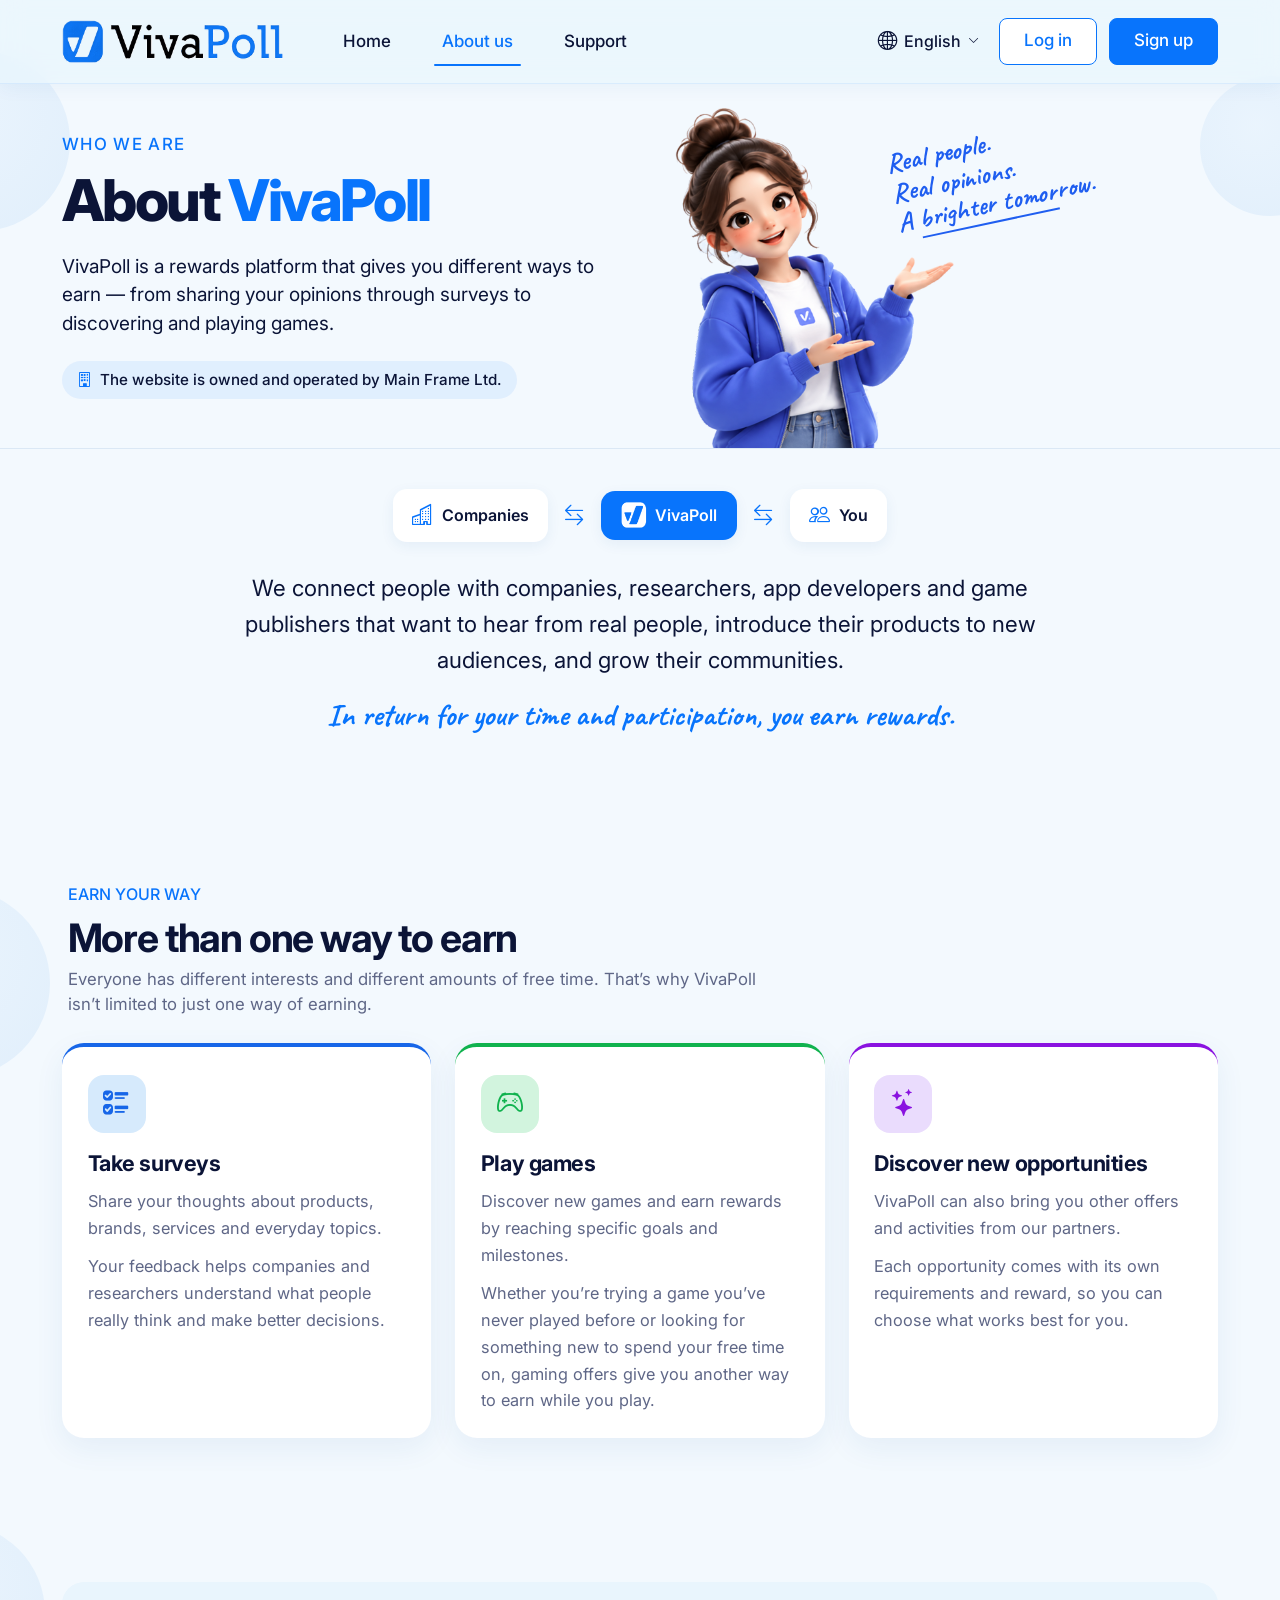
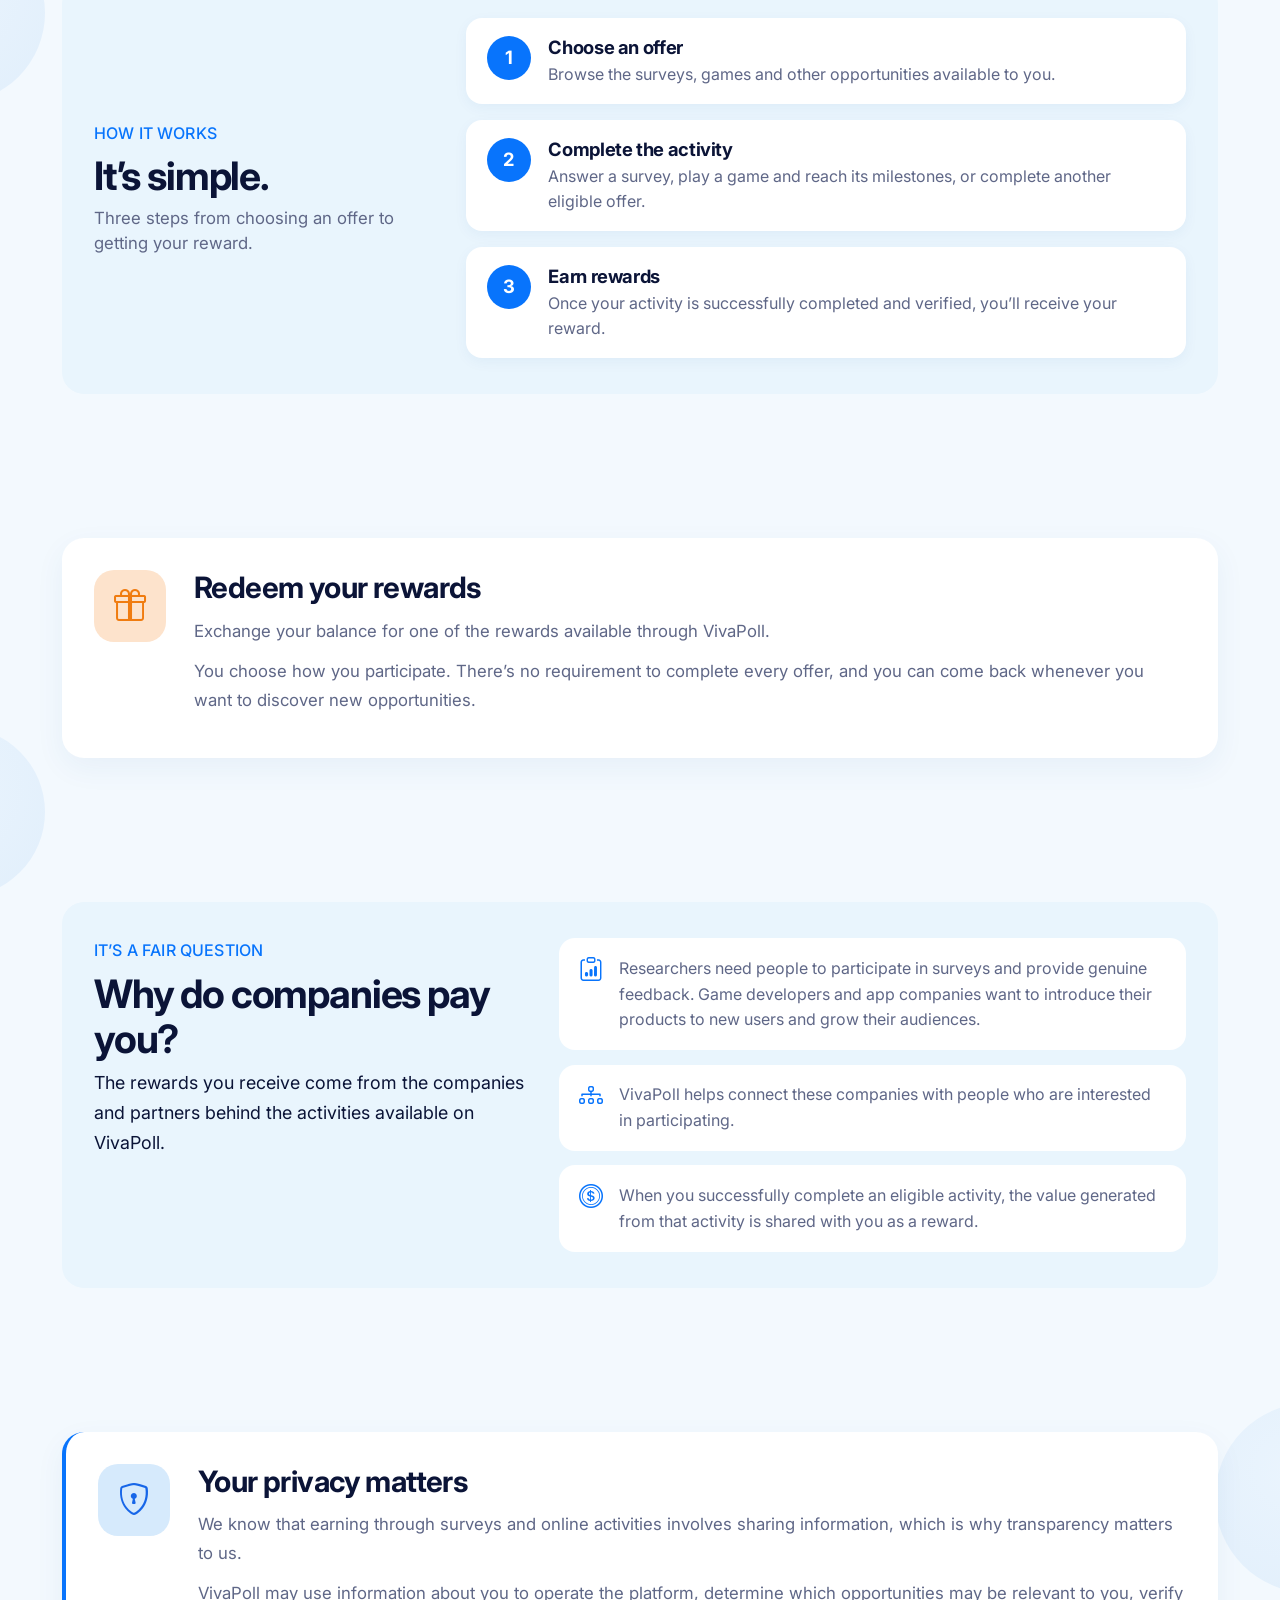
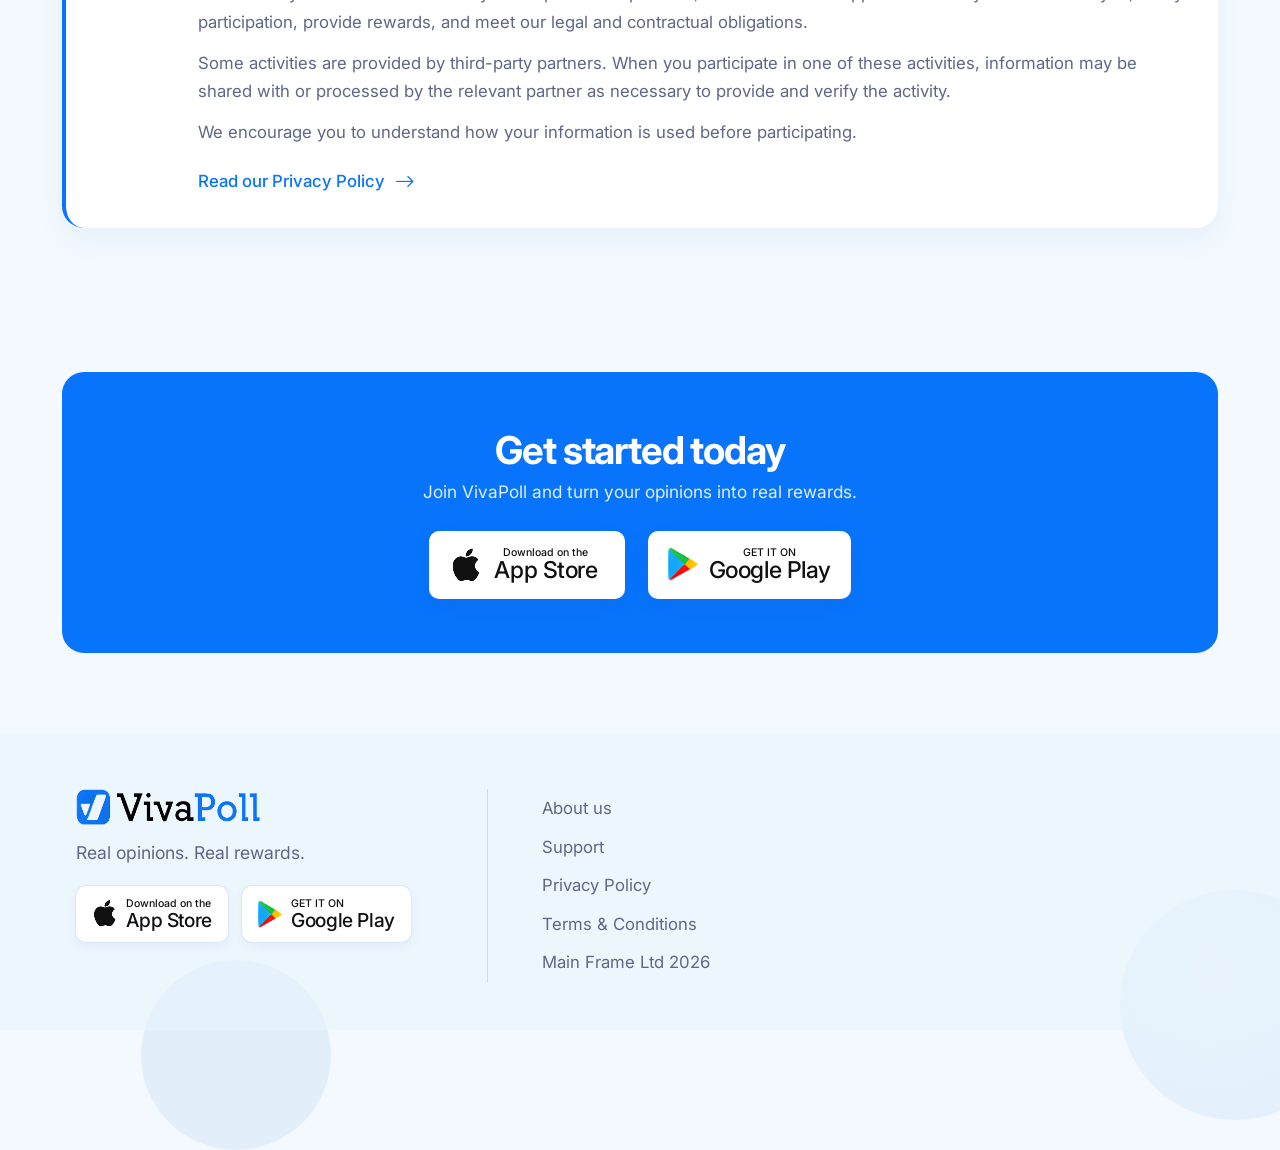
==== about-us.html @ 4a8f0643 "VivaPoll marketing site Seven static pages in six languages (en/nl/fr/de/es/it), built with Bootstra" ====
<!doctype html>
<html lang="en">
<head>
  <meta charset="utf-8">
  <meta name="viewport" content="width=device-width, initial-scale=1">
  <title>About us – VivaPoll</title>
  <meta name="description" content="VivaPoll is a rewards platform that gives you different ways to earn, from sharing your opinions through surveys to discovering and playing games.">
  <meta name="theme-color" content="#0874fc">
  <link rel="icon" type="image/png" sizes="32x32" href="assets/images/favicon-32.png">
  <link rel="apple-touch-icon" href="assets/images/apple-touch-icon.png">

  <link rel="preconnect" href="https://fonts.googleapis.com">
  <link rel="preconnect" href="https://fonts.gstatic.com" crossorigin>
  <link href="https://fonts.googleapis.com/css2?family=Caveat:wght@600;700&family=Inter:wght@400;500;600;700;800&display=swap" rel="stylesheet">
  <link href="https://cdn.jsdelivr.net/npm/bootstrap@5.3.3/dist/css/bootstrap.min.css" rel="stylesheet" integrity="sha384-QWTKZyjpPEjISv5WaRU9OFeRpok6YctnYmDr5pNlyT2bRjXh0JMhjY6hW+ALEwIH" crossorigin="anonymous">
  <link href="https://cdn.jsdelivr.net/npm/bootstrap-icons@1.11.3/font/bootstrap-icons.min.css" rel="stylesheet">
  <link href="assets/css/style.css" rel="stylesheet">
</head>
<body>
  <a class="visually-hidden-focusable vp-skip-link" href="#main" data-i18n="skip">Skip to main content</a>

  <div class="vp-page">
    <div class="vp-decor" aria-hidden="true">
      <span class="vp-circle vp-circle--1"></span>
      <span class="vp-circle vp-circle--2"></span>
      <span class="vp-circle vp-circle--4"></span>
      <span class="vp-circle vp-circle--6"></span>
      <span class="vp-circle vp-circle--8"></span>
      <span class="vp-circle vp-circle--9"></span>
      <span class="vp-circle vp-circle--11"></span>
    </div>

    <!-- ============ HEADER ============ -->
    <header class="vp-header">
      <nav class="navbar navbar-expand-md vp-navbar" aria-label="Main navigation">
        <div class="container">
          <a class="navbar-brand vp-brand" href="index.html">
            <img src="assets/images/logo.png" alt="VivaPoll" width="236" height="46">
          </a>

          <button class="navbar-toggler vp-navbar__toggler" type="button" data-bs-toggle="collapse" data-bs-target="#vpNav" aria-controls="vpNav" aria-expanded="false" aria-label="Toggle navigation" data-i18n-attr="aria-label:nav.toggle">
            <i class="bi bi-list" aria-hidden="true"></i>
          </button>

          <div class="collapse navbar-collapse" id="vpNav">
            <ul class="navbar-nav vp-nav me-auto">
              <li class="nav-item"><a class="nav-link" href="index.html" data-i18n="nav.home">Home</a></li>
              <li class="nav-item"><a class="nav-link active" aria-current="page" href="about-us.html" data-i18n="nav.about">About us</a></li>
              <li class="nav-item"><a class="nav-link" href="support.html" data-i18n="nav.support">Support</a></li>
            </ul>

            <div class="vp-nav-actions">
              <div class="dropdown vp-lang">
                <button class="btn vp-lang__toggle dropdown-toggle" type="button" data-bs-toggle="dropdown" aria-expanded="false" aria-label="Select language" data-i18n-attr="aria-label:nav.lang">
                  <i class="bi bi-globe2" aria-hidden="true"></i>
                  <span class="vp-lang__label">English</span>
                </button>
                <ul class="dropdown-menu dropdown-menu-md-end vp-lang__menu">
                  <li><a class="dropdown-item active" aria-current="true" href="#" data-lang="en" lang="en" hreflang="en">English</a></li>
                  <li><a class="dropdown-item" href="#" data-lang="nl" lang="nl" hreflang="nl">Nederlands</a></li>
                  <li><a class="dropdown-item" href="#" data-lang="fr" lang="fr" hreflang="fr">Français</a></li>
                  <li><a class="dropdown-item" href="#" data-lang="de" lang="de" hreflang="de">Deutsch</a></li>
                  <li><a class="dropdown-item" href="#" data-lang="es" lang="es" hreflang="es">Español</a></li>
                  <li><a class="dropdown-item" href="#" data-lang="it" lang="it" hreflang="it">Italiano</a></li>
                </ul>
              </div>
              <a href="signin.html" class="btn vp-btn vp-btn--outline" data-i18n="nav.login">Log in</a>
              <a href="signup.html" class="btn vp-btn vp-btn--primary" data-i18n="nav.signup">Sign up</a>
            </div>
          </div>
        </div>
      </nav>
    </header>

    <main id="main">
      <!-- ============ HERO ============ -->
      <section class="vp-legal-hero vp-legal-hero--bordered" aria-labelledby="vp-about-title">
        <div class="container">
          <div class="row align-items-center">
            <div class="col-12 col-lg-6 vp-legal-hero__content">
              <p class="vp-eyebrow vp-legal-hero__eyebrow" data-i18n="ab.eyebrow">Who we are</p>
              <h1 id="vp-about-title" class="vp-legal-hero__title" data-i18n-html="ab.title">About <span class="vp-text-blue">VivaPoll</span></h1>
              <p class="vp-legal-hero__lead" data-i18n="ab.lead">VivaPoll is a rewards platform that gives you different ways to earn — from sharing your opinions through surveys to discovering and playing games.</p>
              <p class="vp-about-owner"><i class="bi bi-building" aria-hidden="true"></i> <span data-i18n="ab.owner">The website is owned and operated by Main Frame Ltd.</span></p>
            </div>
            <div class="col-12 col-lg-6">
              <div class="vp-legal-hero__visual vp-legal-hero__visual--about">
                <img src="assets/images/hero-about.png" class="vp-legal-hero__img" width="859" height="1044"
                     alt="Smiling girl in a blue hoodie presenting with both hands"
                     data-i18n-attr="alt:ab.imgAlt">
                <p class="vp-hand vp-legal-hero__note vp-legal-hero__note--about" aria-hidden="true" data-i18n-html="ab.note">Real people.<br>Real opinions.<br><span class="vp-hand__underline">A brighter tomorrow.</span></p>
              </div>
            </div>
          </div>
        </div>
      </section>

      <!-- ============ MISSION ============ -->
      <section class="vp-section vp-about-mission" aria-labelledby="vp-about-mission-title">
        <div class="container">
          <div class="vp-about-mission__panel">
            <h2 id="vp-about-mission-title" class="visually-hidden" data-i18n="ab.missionAria">What we do</h2>
            <div class="vp-about-flow" aria-hidden="true">
              <span class="vp-about-flow__node"><i class="bi bi-buildings"></i><span data-i18n="ab.flow.companies">Companies</span></span>
              <i class="bi bi-arrow-left-right vp-about-flow__arrow"></i>
              <span class="vp-about-flow__node vp-about-flow__node--brand"><img src="assets/images/icons/mark-inverse.png" alt="" width="28" height="28"><span>VivaPoll</span></span>
              <i class="bi bi-arrow-left-right vp-about-flow__arrow"></i>
              <span class="vp-about-flow__node"><i class="bi bi-people"></i><span data-i18n="ab.flow.you">You</span></span>
            </div>
            <p class="vp-about-mission__text" data-i18n="ab.mission">We connect people with companies, researchers, app developers and game publishers that want to hear from real people, introduce their products to new audiences, and grow their communities.</p>
            <p class="vp-about-mission__highlight" data-i18n="ab.missionReward">In return for your time and participation, you earn rewards.</p>
          </div>
        </div>
      </section>

      <!-- ============ EARN YOUR WAY ============ -->
      <section class="vp-section vp-about-earn" aria-labelledby="vp-about-earn-title">
        <div class="container">
          <div class="vp-section-head vp-about-head">
            <p class="vp-eyebrow" data-i18n="ab.earn.eyebrow">Earn your way</p>
            <h2 id="vp-about-earn-title" class="vp-section-title" data-i18n="ab.earn.title">More than one way to earn</h2>
            <p class="vp-section-sub" data-i18n="ab.earn.intro">Everyone has different interests and different amounts of free time. That’s why VivaPoll isn’t limited to just one way of earning.</p>
          </div>

          <div class="row g-3 g-lg-4">
            <div class="col-12 col-lg-4">
              <article class="vp-about-card vp-about-card--blue">
                <span class="vp-about-card__icon"><i class="bi bi-ui-checks" aria-hidden="true"></i></span>
                <h3 class="vp-about-card__title" data-i18n="ab.surveys.title">Take surveys</h3>
                <p data-i18n="ab.surveys.p1">Share your thoughts about products, brands, services and everyday topics.</p>
                <p data-i18n="ab.surveys.p2">Your feedback helps companies and researchers understand what people really think and make better decisions.</p>
              </article>
            </div>
            <div class="col-12 col-lg-4">
              <article class="vp-about-card vp-about-card--green">
                <span class="vp-about-card__icon"><i class="bi bi-controller" aria-hidden="true"></i></span>
                <h3 class="vp-about-card__title" data-i18n="ab.games.title">Play games</h3>
                <p data-i18n="ab.games.p1">Discover new games and earn rewards by reaching specific goals and milestones.</p>
                <p data-i18n="ab.games.p2">Whether you’re trying a game you’ve never played before or looking for something new to spend your free time on, gaming offers give you another way to earn while you play.</p>
              </article>
            </div>
            <div class="col-12 col-lg-4">
              <article class="vp-about-card vp-about-card--purple">
                <span class="vp-about-card__icon"><i class="bi bi-stars" aria-hidden="true"></i></span>
                <h3 class="vp-about-card__title" data-i18n="ab.discover.title">Discover new opportunities</h3>
                <p data-i18n="ab.discover.p1">VivaPoll can also bring you other offers and activities from our partners.</p>
                <p data-i18n="ab.discover.p2">Each opportunity comes with its own requirements and reward, so you can choose what works best for you.</p>
              </article>
            </div>
          </div>
        </div>
      </section>

      <!-- ============ HOW IT WORKS (timeline) ============ -->
      <section class="vp-section vp-about-steps" aria-labelledby="vp-about-steps-title">
        <div class="container">
          <div class="vp-panel vp-about-steps__panel">
            <div class="row g-4 align-items-center">
              <div class="col-12 col-lg-4">
                <p class="vp-eyebrow" data-i18n="ab.steps.eyebrow">How it works</p>
                <h2 id="vp-about-steps-title" class="vp-section-title" data-i18n="ab.steps.title">It’s simple.</h2>
                <p class="vp-section-sub" data-i18n="ab.steps.sub">Three steps from choosing an offer to getting your reward.</p>
              </div>
              <div class="col-12 col-lg-8">
                <ol class="vp-timeline list-unstyled mb-0">
                  <li class="vp-timeline__item">
                    <span class="vp-timeline__num">1</span>
                    <div>
                      <h3 class="vp-timeline__title" data-i18n="ab.step1.title">Choose an offer</h3>
                      <p data-i18n="ab.step1.text">Browse the surveys, games and other opportunities available to you.</p>
                    </div>
                  </li>
                  <li class="vp-timeline__item">
                    <span class="vp-timeline__num">2</span>
                    <div>
                      <h3 class="vp-timeline__title" data-i18n="ab.step2.title">Complete the activity</h3>
                      <p data-i18n="ab.step2.text">Answer a survey, play a game and reach its milestones, or complete another eligible offer.</p>
                    </div>
                  </li>
                  <li class="vp-timeline__item">
                    <span class="vp-timeline__num">3</span>
                    <div>
                      <h3 class="vp-timeline__title" data-i18n="ab.step3.title">Earn rewards</h3>
                      <p data-i18n="ab.step3.text">Once your activity is successfully completed and verified, you’ll receive your reward.</p>
                    </div>
                  </li>
                </ol>
              </div>
            </div>
          </div>
        </div>
      </section>

      <!-- ============ REDEEM ============ -->
      <section class="vp-section vp-about-redeem" aria-labelledby="vp-about-redeem-title">
        <div class="container">
          <div class="vp-about-split">
            <div class="vp-about-split__icon vp-about-split__icon--orange" aria-hidden="true"><i class="bi bi-gift"></i></div>
            <div>
              <h2 id="vp-about-redeem-title" class="vp-about-split__title" data-i18n="ab.redeem.title">Redeem your rewards</h2>
              <p data-i18n="ab.redeem.p1">Exchange your balance for one of the rewards available through VivaPoll.</p>
              <p data-i18n="ab.redeem.p2">You choose how you participate. There’s no requirement to complete every offer, and you can come back whenever you want to discover new opportunities.</p>
            </div>
          </div>
        </div>
      </section>

      <!-- ============ WHY COMPANIES PAY ============ -->
      <section class="vp-section vp-about-why" aria-labelledby="vp-about-why-title">
        <div class="container">
          <div class="vp-panel vp-about-why__panel">
            <div class="row g-4">
              <div class="col-12 col-lg-5">
                <p class="vp-eyebrow" data-i18n="ab.why.eyebrow">It’s a fair question</p>
                <h2 id="vp-about-why-title" class="vp-section-title" data-i18n="ab.why.title">Why do companies pay you?</h2>
                <p class="vp-about-why__lead" data-i18n="ab.why.p1">The rewards you receive come from the companies and partners behind the activities available on VivaPoll.</p>
              </div>
              <div class="col-12 col-lg-7">
                <ul class="vp-about-why__list list-unstyled mb-0">
                  <li><i class="bi bi-clipboard-data" aria-hidden="true"></i><p data-i18n="ab.why.p2">Researchers need people to participate in surveys and provide genuine feedback. Game developers and app companies want to introduce their products to new users and grow their audiences.</p></li>
                  <li><i class="bi bi-diagram-3" aria-hidden="true"></i><p data-i18n="ab.why.p3">VivaPoll helps connect these companies with people who are interested in participating.</p></li>
                  <li><i class="bi bi-coin" aria-hidden="true"></i><p data-i18n="ab.why.p4">When you successfully complete an eligible activity, the value generated from that activity is shared with you as a reward.</p></li>
                </ul>
              </div>
            </div>
          </div>
        </div>
      </section>

      <!-- ============ PRIVACY ============ -->
      <section class="vp-section vp-about-privacy" aria-labelledby="vp-about-privacy-title">
        <div class="container">
          <div class="vp-about-split vp-about-split--privacy">
            <div class="vp-about-split__icon" aria-hidden="true"><i class="bi bi-shield-lock"></i></div>
            <div>
              <h2 id="vp-about-privacy-title" class="vp-about-split__title" data-i18n="ab.privacy.title">Your privacy matters</h2>
              <p data-i18n="ab.privacy.p1">We know that earning through surveys and online activities involves sharing information, which is why transparency matters to us.</p>
              <p data-i18n="ab.privacy.p2">VivaPoll may use information about you to operate the platform, determine which opportunities may be relevant to you, verify participation, provide rewards, and meet our legal and contractual obligations.</p>
              <p data-i18n="ab.privacy.p3">Some activities are provided by third-party partners. When you participate in one of these activities, information may be shared with or processed by the relevant partner as necessary to provide and verify the activity.</p>
              <p data-i18n="ab.privacy.p4">We encourage you to understand how your information is used before participating.</p>
              <a href="privacy-policy.html" class="vp-link-arrow mt-2"><span data-i18n="ab.privacy.link">Read our Privacy Policy</span> <i class="bi bi-arrow-right" aria-hidden="true"></i></a>
            </div>
          </div>
        </div>
      </section>

      <!-- ============ CTA ============ -->
      <section class="vp-section vp-cta" aria-labelledby="vp-cta-title">
        <div class="container">
          <div class="vp-panel vp-cta__panel">
            <div class="vp-cta__content">
              <div>
                <h2 id="vp-cta-title" class="vp-cta__title" data-i18n="cta.title">Get started today</h2>
                <p class="vp-cta__text" data-i18n="cta.text">Join VivaPoll and turn your opinions into real rewards.</p>
              </div>
            </div>
            <div class="vp-store-badges vp-cta__badges">
              <a href="#" class="vp-store-badge" aria-label="Download on the App Store" data-i18n-attr="aria-label:badge.appStoreAria">
                <i class="bi bi-apple vp-store-badge__icon" aria-hidden="true"></i>
                <span class="vp-store-badge__text"><small data-i18n="badge.appStoreSmall">Download on the</small><strong>App Store</strong></span>
              </a>
              <a href="#" class="vp-store-badge" aria-label="Get it on Google Play" data-i18n-attr="aria-label:badge.playAria">
                <img src="assets/images/icons/google-play.png" class="vp-store-badge__icon vp-store-badge__icon--img" alt="" width="30" height="32">
                <span class="vp-store-badge__text"><small data-i18n="badge.playSmall">GET IT ON</small><strong>Google Play</strong></span>
              </a>
            </div>
          </div>
        </div>
      </section>
    </main>

    <!-- ============ FOOTER ============ -->
    <footer class="vp-footer vp-footer--legal">
      <div class="container">
        <div class="row gy-4 align-items-start vp-footer__row">
          <div class="col-12 col-md-6 col-lg-4 vp-footer__brand">
            <a href="index.html" class="vp-brand d-inline-block">
              <img src="assets/images/logo.png" alt="VivaPoll" width="236" height="46">
            </a>
            <p class="vp-footer__tagline" data-i18n="footer.tagline">Real opinions. Real rewards.</p>
            <div class="vp-store-badges vp-store-badges--sm">
              <a href="#" class="vp-store-badge" aria-label="Download on the App Store" data-i18n-attr="aria-label:badge.appStoreAria">
                <i class="bi bi-apple vp-store-badge__icon" aria-hidden="true"></i>
                <span class="vp-store-badge__text"><small data-i18n="badge.appStoreSmall">Download on the</small><strong>App Store</strong></span>
              </a>
              <a href="#" class="vp-store-badge" aria-label="Get it on Google Play" data-i18n-attr="aria-label:badge.playAria">
                <img src="assets/images/icons/google-play.png" class="vp-store-badge__icon vp-store-badge__icon--img" alt="" width="30" height="32">
                <span class="vp-store-badge__text"><small data-i18n="badge.playSmall">GET IT ON</small><strong>Google Play</strong></span>
              </a>
            </div>
          </div>

          <nav class="col-12 col-md-6 col-lg-4 vp-footer__nav" aria-label="Footer" data-i18n-attr="aria-label:footer.navAria">
            <ul class="list-unstyled mb-0">
              <li><a href="about-us.html" data-i18n="footer.about">About us</a></li>
              <li><a href="support.html" data-i18n="footer.support">Support</a></li>
              <li><a href="privacy-policy.html" data-i18n="footer.privacy">Privacy Policy</a></li>
              <li><a href="terms-and-conditions.html" data-i18n="footer.terms">Terms &amp; Conditions</a></li>
              <li><span data-i18n="footer.company">Main Frame Ltd 2026</span></li>
            </ul>
          </nav>

        </div>
      </div>
    </footer>
  </div>

  <script src="https://cdn.jsdelivr.net/npm/bootstrap@5.3.3/dist/js/bootstrap.bundle.min.js" integrity="sha384-YvpcrYf0tY3lHB60NNkmXc5s9fDVZLESaAA55NDzOxhy9GkcIdslK1eN7N6jIeHz" crossorigin="anonymous"></script>
  <script src="assets/js/i18n.js"></script>
  <script src="assets/js/i18n-about.js"></script>
  <script src="assets/js/main.js"></script>
  <script src="assets/js/cursor.js"></script>
</body>
</html>
---- assets/css/style.css ----
/* ==========================================================================
   VivaPoll – Homepage styles
   Built on Bootstrap 5.3. Sections are organised in page order.
   ========================================================================== */

/* ---------- 0. Design tokens ---------- */
:root {
  --vp-blue: #0874fc;
  --vp-blue-dark: #005fe0;
  --vp-blue-text: #1f5ef0;
  --vp-dark: #0b1437;
  --vp-text: #1c2445;
  --vp-muted: #5f6787;
  --vp-bg: #f3f9fe;
  --vp-light-blue: #e8f4fd;
  --vp-panel: #e9f5fd;
  --vp-purple: #8f1ee8;
  --vp-green: #12ab3f;
  --vp-orange: #f76d0f;
  --vp-yellow: #fcc812;
  --vp-red: #fb4a74;
  --vp-border: #dbe8f5;
  --vp-divider: #c6dcf1;
  --vp-shadow: 0 10px 30px rgba(28, 82, 160, 0.08);
  --vp-shadow-sm: 0 4px 14px rgba(28, 82, 160, 0.07);
  --vp-radius: 22px;
  --vp-radius-sm: 14px;
  --vp-font: "Inter", system-ui, -apple-system, "Segoe UI", Roboto, Arial, sans-serif;
  --vp-font-hand: "Caveat", "Segoe Print", "Comic Sans MS", cursive;
}

/* ---------- 1. Base ---------- */
html { scroll-behavior: smooth; }

body {
  font-family: var(--vp-font);
  color: var(--vp-text);
  background: var(--vp-bg);
  -webkit-font-smoothing: antialiased;
}

h1, h2, h3 { color: var(--vp-dark); letter-spacing: -0.02em; }

a { color: var(--vp-blue); }

:focus-visible {
  outline: 3px solid rgba(8, 116, 252, 0.5);
  outline-offset: 3px;
}

@media (min-width: 1200px) {
  .container { max-width: 1180px; }
}

.vp-sprite { position: absolute; width: 0; height: 0; overflow: hidden; }

.vp-skip-link {
  position: absolute;
  top: 12px;
  left: 12px;
  z-index: 1100;
  background: #fff;
  padding: 0.5rem 1rem;
  border-radius: 8px;
  box-shadow: var(--vp-shadow);
}

/* Clips decorative circles horizontally. `overflow: clip` (unlike `hidden`) does not create a
   scroll container, so the sticky table of contents and Bootstrap ScrollSpy keep working. */
.vp-page {
  position: relative;
  isolation: isolate;
  overflow-x: hidden;
}

@supports (overflow: clip) {
  .vp-page { overflow-x: clip; }
}

/* ---------- 2. Decorative background circles ---------- */
.vp-decor {
  position: absolute;
  inset: 0;
  z-index: -1;
  pointer-events: none;
}

.vp-circle {
  position: absolute;
  border-radius: 50%;
  background: radial-gradient(circle at 40% 35%, #e6f2fd 0%, #d9eafa 100%);
  opacity: 0.7;
}

.vp-circle--1  { width: 180px; height: 180px; left: -110px; top: 1.2%; }
.vp-circle--2  { width: 140px; height: 140px; right: -60px;  top: 1.8%; }
.vp-circle--3  { width: 150px; height: 150px; right: 8%;     top: 4.6%; opacity: 0.45; }
.vp-circle--4  { width: 190px; height: 190px; left: -140px;  top: 21%; }
.vp-circle--5  { width: 180px; height: 180px; right: -130px; top: 28%; }
.vp-circle--6  { width: 180px; height: 180px; left: -135px;  top: 36%; }
.vp-circle--7  { width: 170px; height: 170px; right: -125px; top: 43.5%; }
.vp-circle--8  { width: 170px; height: 170px; left: -125px;  top: 55%; }
.vp-circle--9  { width: 190px; height: 190px; right: -125px; top: 71%; }
.vp-circle--10 { width: 170px; height: 170px; left: -120px;  top: 79%; }
.vp-circle--11 { width: 230px; height: 230px; right: -70px;  bottom: -90px; }

@media (max-width: 767.98px) {
  .vp-circle--3, .vp-circle--5, .vp-circle--6, .vp-circle--7,
  .vp-circle--8, .vp-circle--9, .vp-circle--10 { display: none; }
  .vp-circle { opacity: 0.5; }
}

/* ---------- 3. Header ---------- */
/* Header pinned to the top on every page, with a very light see-through blue background */
:root { --vp-header-h: 86px; }

.vp-header {
  position: sticky;
  top: 0;
  z-index: 1030;
  background: rgba(233, 245, 253, 0.72);
  -webkit-backdrop-filter: blur(12px) saturate(140%);
  backdrop-filter: blur(12px) saturate(140%);
  border-bottom: 1px solid rgba(8, 116, 252, 0.08);
  box-shadow: 0 4px 18px rgba(28, 82, 160, 0.05);
}

@media (max-width: 767.98px) {
  :root { --vp-header-h: 74px; }
}

.vp-navbar { padding: 1.1rem 0; }

.vp-brand { margin-right: 0; padding: 0; }
.vp-brand img { height: 43px; width: auto; display: block; }

.vp-nav .nav-link {
  position: relative;
  color: var(--vp-dark);
  font-weight: 500;
  font-size: 1.06rem;
  padding: 0.4rem 0;
}

.vp-nav .nav-link:hover,
.vp-nav .nav-link:focus-visible { color: var(--vp-blue); }

.vp-nav .nav-link.active { color: var(--vp-blue); }

.vp-nav .nav-link.active::after {
  content: "";
  position: absolute;
  left: 0;
  right: 0;
  bottom: -6px;
  height: 2px;
  border-radius: 2px;
  background: var(--vp-blue);
}

.vp-nav-actions { display: flex; align-items: center; gap: 0.75rem; }

.vp-lang__toggle {
  display: inline-flex;
  align-items: center;
  gap: 0.45rem;
  color: var(--vp-dark);
  font-weight: 500;
  padding: 0.45rem 0.5rem;
  border: 0;
}

.vp-lang__toggle:hover,
.vp-lang__toggle.show { color: var(--vp-blue); }

.vp-lang__toggle i { font-size: 1.2rem; }

.vp-lang__toggle::after {
  border: 0;
  content: "\F282";
  font-family: "bootstrap-icons";
  font-size: 0.7rem;
  vertical-align: 0;
  margin-left: 0;
}

.vp-lang__menu {
  border: 1px solid var(--vp-border);
  border-radius: 12px;
  box-shadow: var(--vp-shadow);
  padding: 0.4rem;
}

.vp-lang__menu .dropdown-item { border-radius: 8px; padding: 0.45rem 0.8rem; }

.vp-lang__menu .dropdown-item.active,
.vp-lang__menu .dropdown-item:active { background: var(--vp-light-blue); color: var(--vp-blue); }

.vp-btn {
  font-weight: 500;
  font-size: 1.06rem;
  line-height: 1.4;
  border-radius: 8px;
  padding: 0.68rem 1.5rem;
  border: 1.5px solid transparent;
}

.vp-btn--outline { background: #fff; border-color: var(--vp-blue); color: var(--vp-blue); }

.vp-btn--outline:hover,
.vp-btn--outline:focus-visible { background: var(--vp-light-blue); border-color: var(--vp-blue); color: var(--vp-blue-dark); }

.vp-btn--primary { background: var(--vp-blue); border-color: var(--vp-blue); color: #fff; }

.vp-btn--primary:hover,
.vp-btn--primary:focus-visible { background: var(--vp-blue-dark); border-color: var(--vp-blue-dark); color: #fff; }

.vp-navbar__toggler {
  border: 1px solid var(--vp-border);
  background: #fff;
  border-radius: 10px;
  padding: 0.3rem 0.6rem;
  font-size: 1.6rem;
  line-height: 1;
  color: var(--vp-dark);
}

.vp-navbar__toggler:focus { box-shadow: 0 0 0 3px rgba(8, 116, 252, 0.3); }

@media (min-width: 768px) {
  .vp-nav { margin-left: 1.5rem; gap: 1.1rem; }
}

@media (min-width: 1200px) {
  .vp-nav { margin-left: 3.25rem; gap: 2.2rem; }
}

.vp-nav .nav-link,
.vp-btn,
.vp-lang__toggle { white-space: nowrap; }

@media (min-width: 768px) and (max-width: 1199.98px) {
  .vp-brand img { height: 34px; }
  .vp-nav .nav-link { font-size: 0.95rem; }
  .vp-nav-actions { gap: 0.45rem; }
  .vp-btn { padding: 0.45rem 0.9rem; font-size: 0.95rem; }
}

/* Tablet portrait: tighten the header so everything stays on one line */
@media (min-width: 768px) and (max-width: 991.98px) {
  .vp-brand img { height: 28px; }
  .vp-nav { margin-left: 1rem; gap: 0.85rem; }
  .vp-nav .nav-link { font-size: 0.92rem; }
  .vp-lang__label { display: none; }
  .vp-lang__toggle { padding-inline: 0.3rem; }
  .vp-nav-actions { gap: 0.35rem; }
  .vp-btn { padding: 0.4rem 0.75rem; font-size: 0.92rem; }
}

@media (max-width: 767.98px) {
  .vp-brand img { height: 31px; }

  .vp-navbar .navbar-collapse {
    margin-top: 0.75rem;
    padding: 0.5rem 1rem 1rem;
    background: #fff;
    border: 1px solid var(--vp-border);
    border-radius: 16px;
    box-shadow: var(--vp-shadow);
  }

  .vp-nav .nav-link { padding: 0.8rem 0.25rem; border-bottom: 1px solid #eef3f9; }
  .vp-nav .nav-link.active::after { display: none; }

  .vp-nav-actions { flex-wrap: wrap; padding-top: 0.75rem; }
  .vp-lang { width: 100%; }
  .vp-nav-actions .vp-btn { flex: 1 1 0; padding: 0.75rem 1rem; }
}

/* ---------- 4. Shared section pieces ---------- */
/* Every section gets the same generous breathing room, so the page reads as a stack of
   distinct blocks rather than one continuous column of content. */
.vp-section { position: relative; padding: 4.5rem 0; }

/* Sections alternate between the page tint and a plain white band. The tint is simply
   the body showing through, which keeps the decorative circles visible on those bands;
   the white ones sit opaque on top and hide them. Alternating like this is what makes
   each section obvious at a glance. */
.vp-band { background: #fff; }

@media (max-width: 991.98px) {
  .vp-section { padding: 3.25rem 0; }
}

@media (max-width: 575.98px) {
  .vp-section { padding: 2.5rem 0; }
}

.vp-panel {
  position: relative;
  background: var(--vp-panel);
  border-radius: var(--vp-radius);
  padding: 1.75rem 1.4rem 1.4rem;
}

.vp-eyebrow {
  margin-bottom: 0.55rem;
  font-size: 1rem;
  font-weight: 500;
  letter-spacing: 0.01em;
  text-transform: uppercase;
  color: var(--vp-blue);
}

.vp-section-head { position: relative; margin-bottom: 1.6rem; padding-inline: 0.35rem; }

.vp-section-head--split {
  display: flex;
  flex-wrap: wrap;
  align-items: flex-start;
  justify-content: space-between;
  gap: 0.75rem 2rem;
}

/* Centred heading, for sections whose cards are centred too. */
.vp-section-head--center { max-width: 640px; margin-inline: auto; margin-bottom: 2.6rem; text-align: center; }
.vp-section-head--center .vp-section-sub { margin-inline: auto; }

.vp-section-title {
  margin-bottom: 0.45rem;
  font-size: clamp(1.75rem, 1.2rem + 1.6vw, 2.45rem);
  font-weight: 700;
  line-height: 1.15;
  letter-spacing: -0.03em;
}

.vp-section-sub { margin: 0; color: var(--vp-muted); font-size: 1.05rem; line-height: 1.5; }

.vp-link-arrow {
  display: inline-flex;
  align-items: center;
  gap: 0.6rem;
  margin-top: 1.9rem;
  font-weight: 500;
  font-size: 1.05rem;
  color: var(--vp-blue);
  text-decoration: none;
}

.vp-link-arrow i { font-size: 1.25rem; transition: transform 0.2s ease; }
.vp-link-arrow:hover { color: var(--vp-blue-dark); }
.vp-link-arrow:hover i { transform: translateX(4px); }


.vp-hand {
  position: absolute;
  margin: 0;
  font-family: var(--vp-font-hand);
  font-weight: 700;
  font-size: clamp(1.15rem, 0.7rem + 1.2vw, 2.05rem);
  line-height: 0.95;
  color: var(--vp-blue-text);
  pointer-events: none;
}

.vp-hand__arrow { display: block; width: 1.3em; height: auto; margin: 0.15em 0 0 1.9em; }

/* Store badges (hero + CTA) */
.vp-store-badges { display: flex; flex-wrap: wrap; gap: 1.4rem; }

.vp-store-badge {
  display: inline-flex;
  align-items: center;
  gap: 0.7rem;
  min-width: 196px;
  min-height: 68px;
  padding: 0.55rem 1.25rem;
  background: #fff;
  border-radius: 10px;
  box-shadow: 0 6px 18px rgba(28, 82, 160, 0.1);
  color: #111;
  text-decoration: none;
  transition: transform 0.2s ease, box-shadow 0.2s ease;
}

.vp-store-badge:hover { transform: translateY(-2px); box-shadow: var(--vp-shadow); color: #000; }

.vp-store-badge__icon {
  display: inline-flex;
  align-items: center;
  justify-content: center;
  flex: none;
  width: 34px;
  height: 34px;
  font-size: 2rem;
  line-height: 1;
}

.vp-store-badge__icon--img { width: 30px; height: auto; }

.vp-store-badge__text { display: flex; flex-direction: column; line-height: 1.05; }
.vp-store-badge__text small { font-size: 0.66rem; font-weight: 500; }
.vp-store-badge__text strong { font-size: 1.45rem; font-weight: 500; letter-spacing: -0.02em; }

/* ---------- 5. Hero ---------- */
/* Room under the illustration so the band below starts clear of her feet. */
.vp-hero { padding: 1.5rem 0 4rem; }

.vp-hero__content { position: relative; z-index: 2; }

.vp-hero__title {
  margin-bottom: 1.25rem;
  font-size: clamp(2.35rem, 1.2rem + 3.6vw, 3.85rem);
  font-weight: 800;
  line-height: 1.08;
  letter-spacing: -0.035em;
}

.vp-highlight { position: relative; display: inline-block; white-space: nowrap; color: var(--vp-blue); }

.vp-hero__lead { margin-bottom: 2rem; font-size: 1.125rem; line-height: 1.55; color: var(--vp-dark); }

.vp-btn-cta {
  display: inline-flex;
  align-items: center;
  justify-content: center;
  gap: 0.75rem;
  min-width: 323px;
  min-height: 60px;
  padding: 0.9rem 2.25rem;
  border: 0;
  border-radius: 999px;
  background: var(--vp-blue);
  color: #fff;
  font-weight: 600;
  font-size: 1.1rem;
  box-shadow: 0 10px 24px rgba(8, 116, 252, 0.28);
  transition: background-color 0.2s ease, transform 0.2s ease;
}

.vp-btn-cta:hover,
.vp-btn-cta:focus-visible { background: var(--vp-blue-dark); color: #fff; transform: translateY(-1px); }

.vp-btn-cta i { font-size: 1.2rem; transition: transform 0.2s ease; }
.vp-btn-cta:hover i { transform: translateX(3px); }

.vp-hero__app-label { margin: 2.6rem 0 0.9rem; font-size: 1.05rem; color: var(--vp-muted); }

/* Visual: illustration + floating elements, positioned relative to the image */
.vp-hero__visual { position: relative; padding-top: 3.5rem; }

/* Desktop: the illustration sits to the right, its reward card finishing flush with
   the container edge so the section lines up with the header above it. */
.vp-hero__stage { position: relative; width: 106.5%; margin-left: -14%; }

.vp-hero__img { display: block; width: 100%; height: auto; }

.vp-hero__tag {
  position: absolute;
  /* Low on the bean bag's left shoulder: she holds her phone up at chest height in
     this artwork, so the old spot sat right on top of it. */
  left: 3.5%;
  top: 56%;
  margin: 0;
  padding: 0.45rem 0.85rem;
  border-radius: 8px;
  /* See-through blue label so the illustration stays visible behind it */
  background: rgba(8, 116, 252, 0.13);
  border: 1px solid rgba(8, 116, 252, 0.28);
  text-shadow: 0 0 6px rgba(255, 255, 255, 0.9), 0 0 2px rgba(255, 255, 255, 0.9);
  font-family: var(--vp-font-hand);
  font-weight: 700;
  font-size: clamp(1rem, 0.6rem + 0.8vw, 1.4rem);
  line-height: 1;
  color: var(--vp-dark);
  transform: rotate(-10deg);
}

.vp-hero__tag span { display: block; font-size: 0.85em; color: var(--vp-blue); }

.vp-reward-card {
  position: absolute;
  z-index: 2;
  /* Sits exactly where the card sits in the source artwork, overlapping the bean bag's
     shoulder. The illustration is cut along that same edge, so the card covers the cut -
     it starts just left of it (the cut lands at 62.8%) so no strip of page background
     shows through between the two. Width grows by the same amount the left edge moved,
     which keeps the right edge flush with the container. */
  left: 62%;
  top: 5.7%;
  width: 46.1%;
  margin: 0;
  padding: 0.55rem 1.1rem;
  background: #fff;
  border-radius: 14px;
  box-shadow: 0 16px 40px rgba(28, 82, 160, 0.16);
}

.vp-reward-card__item {
  display: flex;
  align-items: center;
  gap: 0.9rem;
  padding: 0.85rem 0;
  color: var(--vp-dark);
  text-decoration: none;
}

.vp-reward-card__item:hover strong { color: var(--vp-blue); }

.vp-reward-card__icon { display: block; flex: none; width: 50px; height: auto; }

.vp-reward-card__text strong { display: block; font-size: 1.05rem; font-weight: 500; line-height: 1.25; }
.vp-reward-card__text span { font-size: 1.05rem; font-weight: 500; color: var(--vp-blue); }

.vp-reward-card__chevron { margin-left: auto; font-size: 1rem; color: var(--vp-blue); }


@media (min-width: 1200px) {
  .vp-hero { padding: 2.25rem 0 0.75rem; }
  .vp-hero__content { padding-left: 0.4rem; }
  /* The illustration overlaps the text column on desktop: keep longer translations clear of it */
  .vp-hero__title { max-width: 510px; }
  .vp-hero__lead { max-width: 465px; }
}

@media (min-width: 992px) and (max-width: 1199.98px) {
  .vp-hero__stage { width: 88%; margin-left: 6.2%; }
}

@media (max-width: 1199.98px) {
  .vp-reward-card { padding: 0.35rem 0.8rem; }
  .vp-reward-card__item { gap: 0.6rem; padding: 0.45rem 0; }
  .vp-reward-card__icon { width: 36px; }
  .vp-reward-card__text strong,
  .vp-reward-card__text span { font-size: 0.9rem; }
}

@media (max-width: 991.98px) {
  .vp-hero__content { text-align: center; }
  .vp-hero__lead { margin-inline: auto; }
  .vp-store-badges { justify-content: center; }
  .vp-hero__visual { max-width: 620px; margin: 2rem auto 0; padding-top: 3rem; }
  .vp-hero__stage { width: 72%; margin-left: 4%; }
}

@media (max-width: 575.98px) {
  .vp-hero { padding-top: 1rem; }
  .vp-hero__title { letter-spacing: -0.03em; }
  .vp-hero__lead { font-size: 1.02rem; }
  .vp-btn-cta { min-width: 0; width: 100%; min-height: 56px; }
  .vp-hero__app-label { margin-top: 2rem; }
  .vp-store-badges { gap: 0.75rem; }
  .vp-store-badge { min-width: 0; flex: 1 1 140px; justify-content: center; min-height: 58px; padding: 0.5rem 0.6rem; gap: 0.5rem; }
  .vp-store-badge__icon { width: 24px; height: 24px; font-size: 1.5rem; }
  .vp-store-badge__icon--img { width: 22px; height: auto; }
  .vp-store-badge__text strong { font-size: 1.08rem; white-space: nowrap; }
  .vp-hero__stage { width: 74%; }

  .vp-hero__visual { padding-top: 2.5rem; }
  .vp-hero__stage { width: 74%; margin-left: 0; }
  .vp-reward-card { left: 66%; width: 50%; padding: 0.2rem 0.55rem; border-radius: 10px; }
  .vp-reward-card__item { gap: 0.4rem; padding: 0.3rem 0; }
  .vp-reward-card__icon { width: 24px; }
  .vp-reward-card__text strong,
  .vp-reward-card__text span { font-size: 0.75rem; }
  .vp-reward-card__chevron { font-size: 0.7rem; }
  .vp-hero__tag { font-size: 0.9rem; padding: 0.3rem 0.55rem; }
}

/* ---------- 6. How VivaPoll works ---------- */
.vp-how__sub { color: var(--vp-dark); }


/* Each step is tinted with its own accent and carries its number as a large ghosted
   figure, so the four read as a sequence at a glance. The accent lives in the chip and
   the numeral; the heading stays dark, which keeps the row calm. */
.vp-step {
  position: relative;
  height: 100%;
  padding: 1.75rem 1.4rem 1.6rem;
  background: var(--vp-step-tint);
  border: 1px solid var(--vp-step-line);
  border-radius: var(--vp-radius);
  overflow: hidden;
  transition: transform 0.25s ease, box-shadow 0.25s ease, border-color 0.25s ease;
}

.vp-step:hover {
  transform: translateY(-4px);
  border-color: var(--vp-step-color);
  box-shadow: 0 18px 40px rgba(28, 82, 160, 0.12);
}

.vp-step__num {
  position: absolute;
  top: 0.55rem;
  right: 1.1rem;
  font-size: 3.6rem;
  font-weight: 800;
  line-height: 1;
  letter-spacing: -0.05em;
  font-variant-numeric: tabular-nums;
  color: var(--vp-step-color);
  opacity: 0.16;
}

.vp-step__icon {
  position: relative;
  display: block;
  width: 56px;
  height: 56px;
  margin: 0 0 1.15rem;
}

.vp-step__title {
  position: relative;
  margin-bottom: 0.45rem;
  font-size: 1.25rem;
  font-weight: 600;
  letter-spacing: -0.02em;
  color: var(--vp-dark);
}

.vp-step__text {
  position: relative;
  margin: 0;
  font-size: 1.03rem;
  line-height: 1.55;
  color: var(--vp-muted);
}

.vp-step--blue   { --vp-step-color: #1663e8; --vp-step-tint: #eef5ff; --vp-step-line: #d8e7fd; }
.vp-step--green  { --vp-step-color: #12a34c; --vp-step-tint: #edfaf2; --vp-step-line: #cfeedd; }
.vp-step--purple { --vp-step-color: #8a1ee8; --vp-step-tint: #f6f0ff; --vp-step-line: #e6d9fb; }
.vp-step--orange { --vp-step-color: #f0770c; --vp-step-tint: #fff5eb; --vp-step-line: #fce0c6; }

@media (max-width: 575.98px) {
  .vp-step { padding: 1.35rem 1.15rem 1.25rem; }
  .vp-step__num { font-size: 2.9rem; }
  .vp-step__icon { width: 46px; height: 46px; margin-bottom: 0.85rem; }
}


/* ---------- 7. Stats ---------- */
/* Four cards rather than one long divided pill. Each carries its own accent as a tinted
   glow behind the icon and a matching hairline on hover, so the row reads as one system
   instead of four unrelated ornaments. The figure leads; colour is left to the chip. */
.vp-stat {
  --vp-stat-accent: var(--vp-blue);
  --vp-stat-glow: rgba(8, 116, 252, 0.16);
  position: relative;
  height: 100%;
  padding: 2rem 1.35rem 1.75rem;
  background: #fff;
  border: 1px solid var(--vp-border);
  border-radius: var(--vp-radius);
  box-shadow: 0 10px 30px rgba(28, 82, 160, 0.05);
  overflow: hidden;
  transition: transform 0.25s ease, box-shadow 0.25s ease, border-color 0.25s ease;
}

/* A soft wash of the card's accent bleeding in from the top corner. A radial gradient
   rather than a blurred circle, so it fades out instead of ending as a visible edge. */
.vp-stat::before {
  content: "";
  position: absolute;
  inset: 0;
  background: radial-gradient(150px 130px at 100% 0%, var(--vp-stat-glow), transparent 72%);
}

.vp-stat:hover {
  transform: translateY(-4px);
  border-color: var(--vp-stat-accent);
  box-shadow: 0 20px 44px rgba(28, 82, 160, 0.13);
}

.vp-stat__img {
  position: relative;
  display: block;
  width: 54px;
  height: 54px;
  margin-bottom: 1.15rem;
}

.vp-stat__value {
  position: relative;
  display: block;
  margin-bottom: 0.3rem;
  font-size: clamp(1.75rem, 1.15rem + 1.5vw, 2.4rem);
  font-weight: 700;
  line-height: 1.05;
  letter-spacing: -0.035em;
  font-variant-numeric: tabular-nums;
  color: var(--vp-dark);
  overflow-wrap: break-word;
}

.vp-stat__label {
  position: relative;
  display: block;
  font-size: 1.02rem;
  color: var(--vp-muted);
  /* Dutch supplies "Gebruikersbeoordeling", which is wider than a card on a phone. */
  overflow-wrap: break-word;
  hyphens: auto;
}

.vp-stat--members   { --vp-stat-accent: #0b64e4; --vp-stat-glow: rgba(11, 100, 228, 0.14); }
.vp-stat--languages { --vp-stat-accent: #5b35e8; --vp-stat-glow: rgba(91, 53, 232, 0.14); }
.vp-stat--rating    { --vp-stat-accent: #f0980b; --vp-stat-glow: rgba(240, 152, 11, 0.16); }
.vp-stat--people    { --vp-stat-accent: #ec3f6b; --vp-stat-glow: rgba(236, 63, 107, 0.14); }

/* The last card holds a phrase, not a figure, so it is set smaller - a long word at
   figure size would crowd the card, and it grows further in Dutch and German. */
.vp-stat--people .vp-stat__value {
  font-size: clamp(1.3rem, 0.85rem + 1.1vw, 1.8rem);
  letter-spacing: -0.025em;
}

@media (max-width: 575.98px) {
  .vp-stat { padding: 1.5rem 1rem 1.35rem; }
  .vp-stat__img { width: 44px; height: 44px; margin-bottom: 0.85rem; }
  .vp-stat__label { font-size: 0.92rem; }
}

/* ---------- 8. Testimonials ---------- */
.vp-panel--soft { background: rgba(233, 245, 253, 0.8); }

.vp-testimonials .vp-section-head { margin-bottom: 2.25rem; }

/* Centred cards: the portrait sits on top inside a coloured ring, the person is named
   under it, then the rating, then what they said. */
.vp-testimonial {
  display: flex;
  flex-direction: column;
  align-items: center;
  height: 100%;
  margin: 0;
  padding: 2.5rem 1.75rem 2rem;
  background: #fff;
  border: 1px solid var(--vp-border);
  border-radius: var(--vp-radius);
  box-shadow: 0 10px 30px rgba(28, 82, 160, 0.05);
  text-align: center;
  transition: transform 0.25s ease, box-shadow 0.25s ease;
}

.vp-testimonial:hover {
  transform: translateY(-4px);
  box-shadow: 0 22px 46px rgba(28, 82, 160, 0.12);
}

.vp-testimonial__photo {
  display: block;
  width: 88px;
  height: 88px;
  margin-bottom: 1.1rem;
  border-radius: 50%;
  object-fit: cover;
  /* White gap, then the card's own accent as a ring. */
  box-shadow: 0 0 0 4px #fff, 0 0 0 6px var(--vp-testi-ring);
}

.vp-testimonial__author { margin: 0 0 0.7rem; }
.vp-testimonial__name { display: block; font-size: 1.1rem; font-weight: 700; color: var(--vp-dark); }
.vp-testimonial__role { display: block; margin-top: 0.1rem; font-size: 0.94rem; color: var(--vp-muted); }

.vp-stars { display: flex; justify-content: center; gap: 0.2rem; margin: 0 0 1rem; font-size: 0.98rem; color: #fbb61a; }

.vp-testimonial__quote {
  margin: 0;
  font-size: 1.04rem;
  line-height: 1.7;
  color: var(--vp-muted);
}

.vp-testimonial--peach { --vp-testi-ring: #f7a072; }
.vp-testimonial--mint  { --vp-testi-ring: #4ec79a; }
.vp-testimonial--sky   { --vp-testi-ring: #5b9df7; }

.vp-testimonials__more { margin-top: 2.75rem; text-align: center; }
.vp-testimonials__btn { padding: 0.85rem 2.2rem; font-size: 1.05rem; }

@media (max-width: 767.98px) {
  .vp-testimonials .vp-section-head { margin-bottom: 1.5rem; }
  .vp-testimonial { padding: 2rem 1.35rem 1.7rem; }
  .vp-testimonial__photo { width: 76px; height: 76px; }
  .vp-testimonials__more { margin-top: 2rem; }
}

/* ---------- 9. FAQ ---------- */
.vp-faq__inner { padding: 1.6rem 1.4rem 1rem; }
.vp-faq .row { --bs-gutter-x: 1.5rem; --bs-gutter-y: 0.55rem; }

.vp-accordion {
  --bs-accordion-bg: #fff;
  --bs-accordion-color: var(--vp-muted);
  --bs-accordion-border-color: var(--vp-border);
  --bs-accordion-btn-color: var(--vp-dark);
  --bs-accordion-btn-padding-x: 1.35rem;
  --bs-accordion-btn-padding-y: 1.12rem;
  --bs-accordion-btn-icon-width: 0.9rem;
  --bs-accordion-btn-focus-box-shadow: 0 0 0 3px rgba(8, 116, 252, 0.25);
  --bs-accordion-active-color: var(--vp-blue);
  --bs-accordion-active-bg: #fff;
  display: flex;
  flex-direction: column;
  gap: 0.55rem;
}

.vp-accordion .accordion-item,
.vp-accordion .accordion-item:not(:first-of-type) {
  border: 1px solid var(--vp-border);
  border-radius: 10px;
  overflow: hidden;
  box-shadow: 0 3px 10px rgba(28, 82, 160, 0.05);
}

.vp-accordion .accordion-button,
.vp-accordion .accordion-item:first-of-type > .accordion-header .accordion-button,
.vp-accordion .accordion-item:last-of-type > .accordion-header .accordion-button.collapsed {
  border-radius: 10px;
  font-size: 1.02rem;
  font-weight: 500;
}

.vp-accordion .accordion-button:not(.collapsed) { box-shadow: none; }

.vp-accordion .accordion-body { padding: 0 1.35rem 1.1rem; line-height: 1.6; }

@media (max-width: 575.98px) {
  .vp-faq__inner { padding-inline: 0.25rem; }
  .vp-accordion { --bs-accordion-btn-padding-x: 1rem; }
  .vp-accordion .accordion-body { padding-inline: 1rem; }
}

/* ---------- 10. CTA ---------- */
/* A solid blue block closes the page: after a run of white and tinted bands it reads as
   a full stop, and it is the one place on the page asking for the download. */
.vp-cta__panel {
  display: flex;
  flex-direction: column;
  align-items: center;
  gap: 1.6rem;
  padding: 3.4rem 2.5rem;
  border-radius: var(--vp-radius);
  background: var(--vp-blue);
  text-align: center;
}

.vp-cta__content { display: flex; align-items: center; gap: 1.2rem; }

.vp-cta__title {
  margin-bottom: 0.4rem;
  font-size: clamp(1.75rem, 1.2rem + 1.5vw, 2.4rem);
  font-weight: 700;
  letter-spacing: -0.03em;
  color: #fff;
}

.vp-cta__text { margin: 0; font-size: 1.08rem; color: rgba(255, 255, 255, 0.88); }

.vp-cta__badges { justify-content: center; }


@media (max-width: 991.98px) {
  .vp-cta__panel { padding: 2.6rem 2rem; }
}

@media (max-width: 767.98px) {
  .vp-cta__panel { padding: 2.25rem 1.25rem; }
  .vp-cta__content { flex-direction: column; gap: 0.6rem; }
  .vp-cta__badges { width: 100%; }
}

/* ---------- 11. Footer ---------- */
.vp-footer { position: relative; padding: 3.5rem 0 3rem; margin-top: 1.5rem; }

.vp-footer::before {
  content: "";
  position: absolute;
  z-index: -1;
  left: 11%;
  bottom: -120px;
  width: 190px;
  height: 190px;
  border-radius: 50%;
  background: #dcecfb;
  opacity: 0.7;
}

.vp-footer__brand img { height: 36px; width: auto; }

.vp-footer__tagline { margin: 0.55rem 0 0; font-size: 1.1rem; color: var(--vp-muted); }

.vp-footer__nav li { line-height: 1.8; }

.vp-footer__nav a,
.vp-footer__nav span { font-size: 1.05rem; color: var(--vp-muted); text-decoration: none; }

.vp-footer__nav a:hover { color: var(--vp-blue); }

.vp-socials { display: flex; align-items: center; gap: 1.35rem; }

.vp-socials a {
  display: inline-flex;
  font-size: 2.1rem;
  line-height: 1;
  color: var(--vp-dark);
  transition: color 0.2s ease, transform 0.2s ease;
}

.vp-socials a:hover { color: var(--vp-blue); transform: translateY(-2px); }

.vp-footer__claim { margin: 1.1rem 0 0; font-size: 1.05rem; line-height: 1.45; color: var(--vp-muted); }

@media (min-width: 992px) {
  .vp-footer__row > .vp-footer__brand { flex: 0 0 36%; width: 36%; max-width: 36%; padding-left: 1.6rem; }
  .vp-footer__row > .vp-footer__nav { flex: 0 0 38%; width: 38%; max-width: 38%; }
  .vp-footer__row > .vp-footer__social { flex: 0 0 26%; width: 26%; max-width: 26%; }
  .vp-footer__nav ul { min-height: 145px; padding-left: 3.4rem; border-left: 1px solid var(--vp-divider); }
  .vp-footer__social { padding-top: 0.5rem; }
}

@media (max-width: 767.98px) {
  .vp-footer { padding: 2.5rem 0 2.5rem; text-align: center; }
  .vp-footer__brand .vp-brand img { margin-inline: auto; }
  .vp-socials { justify-content: center; }
}

/* ---------- 12. Legal pages (Privacy Policy, Terms & Conditions) ---------- */
.vp-text-blue { color: var(--vp-blue); }

.vp-legal-hero { position: relative; padding: 1.5rem 0 0; }

/* Both legal pages share exactly the same hero sizes so navigating between them feels consistent */
.vp-legal-hero__content { padding-block: 1rem 2.5rem; }

.vp-legal-hero__eyebrow { font-size: 1.05rem; letter-spacing: 0.08em; margin-bottom: 0.9rem; }

.vp-legal-hero__title {
  margin-bottom: 1.4rem;
  font-size: clamp(2.4rem, 1.3rem + 3.2vw, 3.6rem);
  font-weight: 800;
  line-height: 1.02;
  letter-spacing: -0.045em;
  overflow-wrap: break-word;
  hyphens: auto;
}

.vp-legal-hero__updated { margin: 1.1rem 0 0; font-size: 1.02rem; color: var(--vp-muted); }

.vp-legal-hero__lead {
  max-width: 30em;
  margin-bottom: 0;
  font-size: clamp(1.05rem, 0.95rem + 0.3vw, 1.25rem);
  line-height: 1.5;
  color: var(--vp-dark);
}

/* Same illustration height on both pages; the wrapper hugs the image so note positions stay put */
.vp-legal-hero__visual { position: relative; width: fit-content; max-width: 100%; margin-left: auto; }

.vp-legal-hero__img { display: block; width: auto; max-width: 100%; height: 340px; object-fit: contain; }

.vp-legal-hero__note { transform: rotate(-12deg); font-size: clamp(1.2rem, 0.8rem + 1.1vw, 2.1rem); line-height: 1.05; }
.vp-legal-hero__note--privacy { left: 50%; top: 11%; }
.vp-legal-hero__note--terms { left: 64.4%; top: 6%; }

.vp-legal { position: relative; z-index: 1; padding-bottom: 2.5rem; }

/* Table of contents */
.vp-toc {
  position: sticky;
  top: calc(var(--vp-header-h) + 1rem);
  max-height: calc(100vh - var(--vp-header-h) - 2rem);
  overflow: auto;
  padding: 1.6rem 0.9rem 1.4rem;
  background: rgba(255, 255, 255, 0.72);
  border-radius: 18px;
  box-shadow: 0 8px 26px rgba(28, 82, 160, 0.06);
  /* Still scrollable (wheel/touch) when taller than the screen, but without a visible scrollbar */
  scrollbar-width: none;
  -ms-overflow-style: none;
}

.vp-toc::-webkit-scrollbar { display: none; }

/* Shorter desktop screens: tighten the list so it usually fits without scrolling */
@media (min-width: 992px) and (max-height: 960px) {
  .vp-toc { padding-block: 1.2rem 1rem; }
  .vp-toc__title { margin-bottom: 0.5rem; font-size: 1.2rem; }
  .vp-toc__link { padding-block: 0.32rem; font-size: 0.92rem; line-height: 1.3; }
}

.vp-toc__title { margin: 0 0 0.9rem; padding-inline: 0.75rem; font-size: 1.35rem; font-weight: 700; letter-spacing: -0.02em; color: var(--vp-dark); }

.vp-toc__list { gap: 0.15rem; margin: 0; padding: 0; list-style: none; }

.vp-toc__link {
  display: grid;
  grid-template-columns: 2rem 1fr;
  padding: 0.5rem 0.75rem;
  border-radius: 8px;
  font-size: 0.98rem;
  line-height: 1.4;
  color: var(--vp-muted);
}

.vp-toc__link:hover,
.vp-toc__link:focus-visible { color: var(--vp-blue); background: rgba(232, 244, 253, 0.6); }

.vp-toc__link.active { color: var(--vp-blue); background: var(--vp-light-blue); }

.vp-toc__num { font-variant-numeric: tabular-nums; }

.vp-toc__toggle {
  display: flex;
  align-items: center;
  justify-content: space-between;
  width: 100%;
  padding: 0.35rem 0.75rem;
  border: 0;
  background: none;
  font-size: 1.15rem;
  font-weight: 700;
  color: var(--vp-dark);
}

.vp-toc__toggle i { transition: transform 0.2s ease; }
.vp-toc__toggle:not(.collapsed) i { transform: rotate(180deg); }

/* Content card */
.vp-legal__card {
  padding: 0.75rem 1.75rem 1rem;
  background: #fff;
  border-radius: 18px;
  box-shadow: 0 10px 30px rgba(28, 82, 160, 0.06);
}

.vp-legal__section { padding: 1.6rem 0; scroll-margin-top: calc(var(--vp-header-h) + 1rem); }
.vp-legal__section + .vp-legal__section { border-top: 1px solid var(--vp-border); }

.vp-legal__heading {
  margin-bottom: 1rem;
  font-size: clamp(1.4rem, 1.1rem + 0.9vw, 1.95rem);
  font-weight: 700;
  line-height: 1.2;
  letter-spacing: -0.03em;
}

.vp-legal__body { font-size: 1.05rem; line-height: 1.65; color: var(--vp-muted); }
.vp-legal__body p { margin-bottom: 1rem; }
.vp-legal__body p:last-child { margin-bottom: 0; }
.vp-legal__body ul { margin: 0 0 1rem; padding: 0; list-style: none; }
.vp-legal__body ul:last-child { margin-bottom: 0; }
.vp-legal__body li { position: relative; margin-bottom: 0.45rem; padding-left: 2.6rem; }

.vp-legal__body li::before {
  content: "";
  position: absolute;
  left: 1.1rem;
  top: 0.62em;
  width: 8px;
  height: 8px;
  border-radius: 50%;
  background: var(--vp-blue);
}

.vp-legal__body strong { font-weight: 600; color: var(--vp-dark); }
.vp-legal__body a { color: var(--vp-blue); }

/* Legal footer: store badges under the brand */
.vp-store-badges--sm { gap: 0.9rem; margin-top: 1.25rem; }
.vp-store-badges--sm .vp-store-badge { min-width: 0; min-height: 56px; padding: 0.45rem 1rem; gap: 0.55rem; box-shadow: 0 0 0 1px var(--vp-border), 0 4px 12px rgba(28, 82, 160, 0.06); }
.vp-store-badges--sm .vp-store-badge__icon { width: 26px; height: 26px; font-size: 1.6rem; }
.vp-store-badges--sm .vp-store-badge__icon--img { width: 24px; height: auto; }
.vp-store-badges--sm .vp-store-badge__text strong { font-size: 1.2rem; }

.vp-footer--legal { margin-top: 0.5rem; background: rgba(232, 244, 253, 0.55); }
.vp-footer--legal .vp-footer__nav li { line-height: 2.3; }
.vp-footer--legal .vp-footer__social { padding-top: 1.5rem; }

@media (min-width: 992px) {
  .vp-footer--legal .vp-footer__row > .vp-footer__social { display: flex; justify-content: flex-end; }
}

@media (max-width: 991.98px) {
  .vp-legal-hero__content { padding-bottom: 1rem; text-align: center; }
  .vp-legal-hero__lead { margin-inline: auto; }
  .vp-legal-hero__visual { margin: 0.5rem auto 0; }
  .vp-legal-hero__img { height: 300px; }

  .vp-toc { position: static; max-height: none; padding: 0.9rem 0.6rem; }
  .vp-toc__list { padding-top: 0.6rem; }
}

@media (max-width: 767.98px) {
  .vp-store-badges--sm { justify-content: center; }
  .vp-footer--legal .vp-footer__social { padding-top: 0; }
}

@media (max-width: 575.98px) {
  .vp-legal__card { padding: 0.25rem 1.1rem 0.5rem; }
  .vp-legal__section { padding: 1.3rem 0; }
  .vp-legal__body { font-size: 1rem; }
  .vp-legal__body li { padding-left: 1.6rem; }
  .vp-legal__body li::before { left: 0.35rem; }
  .vp-legal-hero__img { height: auto; width: 100%; max-height: 260px; }
}

/* ---------- 13. Support page ---------- */
.vp-legal-hero--bordered { border-bottom: 1px solid var(--vp-border); }

.vp-legal-hero__note--support { left: 53%; top: 11%; }
/* About: girl on the left of the column, handwritten note to her right (where she gestures) */
.vp-legal-hero__visual--about { margin-left: 4%; margin-right: auto; }
.vp-legal-hero__note--about { left: 77%; top: 6%; white-space: nowrap; line-height: 1.12; }

@media (max-width: 991.98px) {
  .vp-legal-hero__visual--about { margin-left: auto; transform: translateX(-22%); }
}

@media (max-width: 575.98px) {
  .vp-legal-hero__visual--about { transform: translateX(-18%); }
  .vp-legal-hero__note--about { left: 74%; font-size: 1.05rem; }
}
.vp-hand__underline { background: linear-gradient(currentColor, currentColor) 35% 100% / 70% 2px no-repeat; padding-bottom: 0.12em; }

.vp-legal-hero__note--support { display: flex; align-items: center; gap: 0.35em; }
.vp-hand__heart { flex: none; font-size: 0.9em; transform: rotate(8deg); }

.vp-support { position: relative; z-index: 1; padding: 1.5rem 0 2.5rem; }

.vp-support-tabs { display: flex; flex-wrap: wrap; gap: 0.75rem; margin: 0 0 2.25rem; padding: 0; list-style: none; }
.vp-support-tabs .nav-item { flex: 1 1 0; }

.vp-support-tabs .nav-link {
  width: 100%;
  padding: 1rem 1.25rem;
  border: 0;
  border-radius: 12px;
  background: rgba(219, 234, 254, 0.5);
  color: var(--vp-dark);
  font-size: 1.08rem;
  font-weight: 500;
  text-align: center;
  white-space: nowrap;
  transition: background-color 0.2s ease;
}

.vp-support-tabs .nav-link:hover { background: rgba(207, 224, 251, 0.85); color: var(--vp-dark); }
.vp-support-tabs .nav-link.active { background: #cfe0fb; color: var(--vp-dark); font-weight: 600; }

.vp-accordion--support {
  gap: 1.25rem;
  --bs-accordion-btn-padding-x: 1.6rem;
  --bs-accordion-btn-padding-y: 1.45rem;
  --bs-accordion-btn-icon-width: 1.05rem;
  --bs-accordion-btn-icon-transform: rotate(90deg);
  --bs-accordion-btn-icon: url("data:image/svg+xml,%3csvg xmlns='http://www.w3.org/2000/svg' viewBox='0 0 16 16' fill='%230b1437'%3e%3cpath fill-rule='evenodd' stroke='%230b1437' stroke-width='.8' d='M4.646 1.646a.5.5 0 0 1 .708 0l6 6a.5.5 0 0 1 0 .708l-6 6a.5.5 0 0 1-.708-.708L10.293 8 4.646 2.354a.5.5 0 0 1 0-.708z'/%3e%3c/svg%3e");
  --bs-accordion-btn-active-icon: url("data:image/svg+xml,%3csvg xmlns='http://www.w3.org/2000/svg' viewBox='0 0 16 16' fill='%230874fc'%3e%3cpath fill-rule='evenodd' stroke='%230874fc' stroke-width='.8' d='M4.646 1.646a.5.5 0 0 1 .708 0l6 6a.5.5 0 0 1 0 .708l-6 6a.5.5 0 0 1-.708-.708L10.293 8 4.646 2.354a.5.5 0 0 1 0-.708z'/%3e%3c/svg%3e");
}

.vp-accordion--support .accordion-item,
.vp-accordion--support .accordion-item:not(:first-of-type) { border-radius: 14px; box-shadow: 0 6px 20px rgba(28, 82, 160, 0.05); }

.vp-accordion--support .accordion-button,
.vp-accordion--support .accordion-item:first-of-type > .accordion-header .accordion-button,
.vp-accordion--support .accordion-item:last-of-type > .accordion-header .accordion-button.collapsed {
  border-radius: 14px;
  font-size: 1.25rem;
  font-weight: 500;
  letter-spacing: -0.01em;
}

.vp-accordion--support .accordion-body { padding: 0 1.6rem 1.4rem; font-size: 1.05rem; }

.vp-support-contact { margin-top: 2.75rem; }
.vp-support-contact__btn { min-width: 0; }

@media (max-width: 991.98px) {
  .vp-support-tabs .nav-item { flex: 1 1 calc(33.333% - 0.5rem); }
}

@media (max-width: 575.98px) {
  .vp-support-tabs { gap: 0.5rem; margin-bottom: 1.5rem; }
  .vp-support-tabs .nav-item { flex: 1 1 calc(50% - 0.25rem); }
  .vp-support-tabs .nav-link { padding: 0.8rem 0.75rem; font-size: 1rem; }
  .vp-accordion--support { gap: 0.75rem; --bs-accordion-btn-padding-x: 1.1rem; --bs-accordion-btn-padding-y: 1.1rem; }
  .vp-accordion--support .accordion-button,
  .vp-accordion--support .accordion-item:first-of-type > .accordion-header .accordion-button,
  .vp-accordion--support .accordion-item:last-of-type > .accordion-header .accordion-button.collapsed { font-size: 1.05rem; }
  .vp-accordion--support .accordion-body { padding: 0 1.1rem 1.1rem; }
  .vp-support-contact__btn { width: 100%; }
}

/* ---------- 14. About us page ---------- */
.vp-about-owner {
  display: inline-flex;
  align-items: center;
  gap: 0.5rem;
  margin: 1.4rem 0 0;
  padding: 0.5rem 0.95rem;
  border-radius: 999px;
  background: rgba(8, 116, 252, 0.08);
  color: var(--vp-dark);
  font-size: 0.95rem;
  font-weight: 500;
}
.vp-about-owner i { color: var(--vp-blue); }

/* Mission: centred statement with a Companies ⇄ VivaPoll ⇄ You flow */
.vp-about-mission { padding-top: 2.5rem; }
.vp-about-mission__panel { max-width: 860px; margin: 0 auto; text-align: center; }
.vp-about-flow { display: flex; flex-wrap: wrap; align-items: center; justify-content: center; gap: 0.75rem 1rem; margin-bottom: 1.75rem; }
.vp-about-flow__node {
  display: inline-flex; align-items: center; gap: 0.55rem;
  padding: 0.7rem 1.2rem; border-radius: 14px;
  background: #fff; box-shadow: var(--vp-shadow-sm);
  font-weight: 600; color: var(--vp-dark);
}
.vp-about-flow__node i { font-size: 1.3rem; color: var(--vp-blue); }
.vp-about-flow__node--brand { background: var(--vp-blue); color: #fff; }
.vp-about-flow__node--brand img { display: block; width: 26px; height: 26px; }
.vp-about-flow__arrow { font-size: 1.3rem; color: var(--vp-blue); }
.vp-about-mission__text { font-size: clamp(1.15rem, 1rem + 0.5vw, 1.45rem); line-height: 1.6; color: var(--vp-dark); margin-bottom: 0.9rem; }
.vp-about-mission__highlight { margin: 0; font-family: var(--vp-font-hand); font-size: clamp(1.5rem, 1.2rem + 0.9vw, 2.1rem); font-weight: 700; color: var(--vp-blue); }

/* Earn your way cards */
.vp-about-head { max-width: 720px; }
.vp-about-card {
  height: 100%;
  padding: 1.75rem 1.6rem 1.5rem;
  background: #fff;
  border-radius: var(--vp-radius);
  border-top: 4px solid var(--vp-card-accent);
  box-shadow: 0 10px 30px rgba(28, 82, 160, 0.07);
}
.vp-about-card--blue { --vp-card-accent: #1766e8; --vp-card-soft: #d6eafc; }
.vp-about-card--green { --vp-card-accent: #10b24e; --vp-card-soft: #d2f4de; }
.vp-about-card--purple { --vp-card-accent: #8a12e0; --vp-card-soft: #eadcfd; }
.vp-about-card__icon {
  display: grid; place-items: center;
  width: 58px; height: 58px; margin-bottom: 1.1rem;
  border-radius: 16px; background: var(--vp-card-soft); color: var(--vp-card-accent);
  font-size: 1.7rem;
}
.vp-about-card__title { margin-bottom: 0.7rem; font-size: 1.35rem; font-weight: 700; }
.vp-about-card p { margin-bottom: 0.7rem; font-size: 1.02rem; line-height: 1.65; color: var(--vp-muted); }
.vp-about-card p:last-child { margin-bottom: 0; }

/* Timeline */
.vp-about-steps__panel { padding: 2.25rem 2rem; }
.vp-timeline { position: relative; display: grid; gap: 1rem; }
.vp-timeline__item {
  position: relative;
  display: flex; gap: 1.1rem; align-items: flex-start;
  padding: 1.1rem 1.3rem; background: #fff; border-radius: 16px;
  box-shadow: 0 4px 14px rgba(28, 82, 160, 0.05);
}
.vp-timeline__num {
  display: grid; place-items: center; flex: none;
  width: 44px; height: 44px; border-radius: 50%;
  background: var(--vp-blue); color: #fff; font-weight: 700; font-size: 1.15rem;
}
.vp-timeline__title { margin-bottom: 0.25rem; font-size: 1.15rem; font-weight: 700; }
.vp-timeline__item p { margin: 0; color: var(--vp-muted); line-height: 1.55; }

/* Split rows (redeem, privacy) */
.vp-about-split {
  display: flex; gap: 1.75rem; align-items: flex-start;
  padding: 2rem; background: #fff; border-radius: var(--vp-radius);
  box-shadow: 0 10px 30px rgba(28, 82, 160, 0.06);
}
.vp-about-split__icon {
  display: grid; place-items: center; flex: none;
  width: 72px; height: 72px; border-radius: 20px;
  background: #d6eafc; color: #1766e8; font-size: 2rem;
}
.vp-about-split__icon--orange { background: #fde3cc; color: #f07c10; }
.vp-about-split__title { margin-bottom: 0.7rem; font-size: clamp(1.5rem, 1.2rem + 0.8vw, 2rem); font-weight: 700; letter-spacing: -0.02em; }
.vp-about-split p { margin-bottom: 0.75rem; font-size: 1.05rem; line-height: 1.7; color: var(--vp-muted); }
.vp-about-split--privacy { border-left: 4px solid var(--vp-blue); }

/* Why companies pay */
.vp-about-why__panel { padding: 2.25rem 2rem; }
.vp-about-why__lead { margin: 0; font-size: 1.12rem; line-height: 1.65; color: var(--vp-dark); }
.vp-about-why__list { display: grid; gap: 0.9rem; }
.vp-about-why__list li { display: flex; gap: 1rem; align-items: flex-start; padding: 1.1rem 1.25rem; background: #fff; border-radius: 16px; }
.vp-about-why__list i { flex: none; font-size: 1.5rem; color: var(--vp-blue); line-height: 1.2; }
.vp-about-why__list p { margin: 0; color: var(--vp-muted); line-height: 1.6; }

@media (max-width: 575.98px) {
  .vp-about-steps__panel, .vp-about-why__panel { padding: 1.75rem 1.1rem; }
  .vp-about-split { flex-direction: column; gap: 1rem; padding: 1.5rem 1.2rem; }
  .vp-about-split__icon { width: 58px; height: 58px; font-size: 1.6rem; }
  .vp-about-flow__arrow { transform: rotate(90deg); }
  .vp-about-flow { flex-direction: column; }
}

/* ---------- 15. Log in / Sign up pages ---------- */
.vp-auth-page { background: var(--vp-bg); }
.vp-auth { display: flex; flex-direction: column; min-height: 100vh; }

/* The log in / sign up pages use the same sticky menu bar as every other page. */
.vp-auth-main { flex: 1; display: flex; align-items: center; padding: 1rem 0 2.5rem; }
.vp-auth-main > .container { width: 100%; }

.vp-auth-card {
  position: relative;
  z-index: 2;
  padding: 2.75rem 2.75rem 2.25rem;
  background: #fff;
  border-radius: 18px;
  box-shadow: 0 24px 60px rgba(28, 82, 160, 0.1);
}
.vp-auth-card--wide { padding: 2.25rem 2.5rem 2rem; }

.vp-auth-title {
  margin-bottom: 0.6rem;
  font-size: clamp(1.8rem, 1.3rem + 1.4vw, 2.5rem);
  font-weight: 800;
  line-height: 1.12;
  letter-spacing: -0.035em;
  text-align: center;
}
.vp-auth-card--wide .vp-auth-title { margin-bottom: 1.4rem; font-size: clamp(1.6rem, 1.2rem + 1.1vw, 2.15rem); }

.vp-auth-sub { max-width: 22em; margin: 0 auto 2rem; text-align: center; font-size: 1.12rem; line-height: 1.55; color: var(--vp-muted); }

.vp-form-label { margin-bottom: 0.4rem; font-weight: 500; color: var(--vp-dark); }

.vp-form-control {
  min-height: 52px;
  border: 1px solid var(--vp-border);
  border-radius: 10px;
  font-size: 1rem;
  color: var(--vp-dark);
  background-color: #fff;
}
.vp-form-control::placeholder { color: #9aa3bd; }
.vp-form-control:focus { border-color: var(--vp-blue); box-shadow: 0 0 0 3px rgba(8, 116, 252, 0.15); }
.vp-form-control:disabled { background-color: #f6f9fd; }
.vp-auth-card--wide .vp-form-control { min-height: 48px; }

.vp-input { position: relative; }
.vp-input .vp-form-control { padding-left: 2.85rem; }
.vp-input .vp-form-control--toggle { padding-right: 3rem; }
.vp-input__icon { position: absolute; left: 1rem; top: 26px; transform: translateY(-50%); font-size: 1.15rem; color: var(--vp-muted); pointer-events: none; }
.vp-auth-card--wide .vp-input__icon { top: 24px; }
.vp-input__toggle {
  position: absolute; right: 0.5rem; top: 26px; transform: translateY(-50%);
  display: grid; place-items: center; width: 38px; height: 38px;
  border: 0; border-radius: 8px; background: transparent; color: var(--vp-muted); font-size: 1.15rem;
}
.vp-auth-card--wide .vp-input__toggle { top: 24px; }
.vp-input__toggle:hover { color: var(--vp-blue); background: var(--vp-light-blue); }

/* Bootstrap validation icons would collide with our own icons */
.vp-form-control.is-invalid, .was-validated .vp-form-control:invalid,
.vp-form-control.is-valid, .was-validated .vp-form-control:valid { background-image: none; }
.was-validated .vp-form-control:valid { border-color: var(--vp-border); }
.was-validated .form-select.vp-form-control:valid,
.was-validated .form-select.vp-form-control:invalid { background-image: var(--bs-form-select-bg-img); }
.was-validated .form-check-input:valid ~ .form-check-label { color: var(--vp-dark); }
.was-validated .form-check-input:valid { border-color: var(--bs-border-color); }
.was-validated .form-check-input:valid:checked { background-color: var(--vp-blue); border-color: var(--vp-blue); }

.vp-form-hint { margin-top: 0.4rem; font-size: 0.88rem; color: var(--vp-muted); }

.vp-auth-link { color: var(--vp-blue); font-weight: 500; text-decoration: none; }
.vp-auth-link:hover { color: var(--vp-blue-dark); text-decoration: underline; }
.vp-auth-link--strong { font-weight: 600; text-decoration: underline; text-underline-offset: 3px; }

.vp-auth-checks { display: grid; gap: 0.35rem; }
.vp-auth-checks .form-check-label { color: var(--vp-dark); }
.vp-auth-checks a { color: var(--vp-blue); text-decoration: none; }
.vp-auth-checks a:hover { text-decoration: underline; }
.vp-auth-checks .form-check-input:checked { background-color: var(--vp-blue); border-color: var(--vp-blue); }

.vp-auth-submit {
  width: 100%;
  min-height: 54px;
  border: 0;
  border-radius: 10px;
  background: var(--vp-blue);
  color: #fff;
  font-size: 1.1rem;
  font-weight: 600;
  box-shadow: 0 10px 22px rgba(8, 116, 252, 0.22);
}
.vp-auth-submit:hover, .vp-auth-submit:focus-visible { background: var(--vp-blue-dark); color: #fff; }

.vp-auth-switch { margin: 1.6rem 0 0; text-align: center; color: var(--vp-muted); }
.vp-auth-alert { border: 0; border-radius: 10px; background: #e6f6ec; color: #13733a; font-weight: 500; }

.vp-auth-visual { position: relative; z-index: 1; }
.vp-auth-visual img { display: block; width: 100%; height: auto; }
/* She sits beside the card rather than tucked behind it, so her whole pose reads. */
.vp-auth-visual--signin { margin-left: 0; margin-top: 7rem; }
/* She is centred against the form rather than standing on its base line: the sign-up form
   runs past the bottom of most screens, and pinning her to the bottom of it put her below
   the fold. The height cap is what keeps her there - centred in a form this tall, she has
   to be no more than about two thirds of the window to clear the fold on a short laptop
   screen, and the cap gives up her drawn size before it gives up being visible. */
.vp-auth-visual--signup { position: relative; max-width: 392px; margin: 0 auto; }

.vp-auth-visual--signup img {
  position: relative;
  width: auto;
  max-width: 100%;
  max-height: min(592px, calc(100vh - 300px));
  margin: 0 auto;
}

/* The illustration is cut off at her shoes with nothing under them, so away from the
   bottom of the screen she read as hovering. This is the contact shadow she is missing:
   a soft ellipse spread under her crossed legs, sitting behind her so the shoes stay
   crisp on top of it. */
.vp-auth-visual--signup::after {
  content: "";
  position: absolute;
  left: 50%;
  bottom: -9px;
  z-index: -1;
  width: 86%;
  height: 34px;
  transform: translateX(-50%);
  border-radius: 50%;
  background: radial-gradient(closest-side, rgba(24, 68, 134, 0.26), rgba(24, 68, 134, 0.12) 52%, rgba(24, 68, 134, 0) 78%);
  filter: blur(4px);
}

.vp-auth-footer { padding: 1.5rem 0; border-top: 1px solid var(--vp-border); font-size: 0.98rem; color: var(--vp-muted); }
.vp-auth-footer a { color: var(--vp-muted); text-decoration: none; }
.vp-auth-footer a:hover { color: var(--vp-blue); }

@media (max-width: 575.98px) {
  .vp-auth-card, .vp-auth-card--wide { padding: 2rem 1.25rem 1.75rem; border-radius: 16px; }
  .vp-auth-sub { margin-bottom: 1.5rem; font-size: 1rem; }
}

/* ---------- 16. Scroll animation ---------- */
/* The start state only applies while `.vp-anim` is on <html>, which the inline head
   script adds and animations.js removes the instant it takes over. If GSAP never
   arrives, a failsafe drops the class after 2.5s and the page renders normally. */
.vp-anim [data-anim]:not([data-anim-group]),
.vp-anim [data-anim-group] > * {
  opacity: 0;
  visibility: hidden;
}

/* Letters dropping into a headline. Each word is a box that hides what overflows it, so
   a letter is invisible until it has fallen past the top of its own line. The padding
   gives the mask room for ascenders and descenders, and the matching negative margin
   takes that room back out of the layout, so the heading sets exactly as it did before
   it was split. */
.vp-word {
  display: inline-block;
  overflow: hidden;
  vertical-align: top;
  padding: 0.16em 0.04em 0.18em;
  margin: -0.16em -0.04em -0.18em;
}

.vp-char { display: inline-block; will-change: transform; }

/* Cards need a camera before rotateX reads as a hinge rather than a squash. */
.vp-steps,
.vp-stats__list,
.vp-testimonials__list { perspective: 1200px; }

/* How far down the page you are. */
.vp-progress {
  position: fixed;
  top: 0;
  left: 0;
  z-index: 1040;
  width: 100%;
  height: 3px;
  background: linear-gradient(90deg, var(--vp-blue), #5b35e8 55%, #ec3f6b);
  transform: scaleX(0);
  transform-origin: left center;
  pointer-events: none;
}

/* ---------- 17. Pointer ---------- */
/* Everything here is inert until cursor.js adds `vp-cursor-on`, and that script only
   runs for a real mouse - touch and reduced-motion visitors keep the ordinary pointer. */
.vp-cursor-canvas,
.vp-cursor-ring,
.vp-cursor-core {
  position: fixed;
  top: 0;
  left: 0;
  z-index: 2147483000;
  pointer-events: none;
  opacity: 0;
  will-change: transform;
}

.vp-cursor-canvas { z-index: 2147482999; }

.vp-cursor-on .vp-cursor-canvas,
.vp-cursor-on .vp-cursor-core,
.vp-cursor-on .vp-cursor-ring { opacity: 1; }

/* A blue glass bead: lit from the top left, deepening to the brand blue, wrapped in a
   thin white collar and a blue halo. The collar is what keeps it readable on a
   photograph or on top of a blue button, where a flat dot would vanish. */
.vp-cursor-core {
  width: 14px;
  height: 14px;
  border-radius: 50%;
  background: radial-gradient(circle at 34% 30%, #bcdcff 0%, #4ea0ff 38%, var(--vp-blue) 72%, #0a5bc4 100%);
  box-shadow:
    0 0 0 2px rgba(255, 255, 255, 0.92),
    0 0 10px rgba(8, 116, 252, 0.5),
    0 0 22px rgba(8, 116, 252, 0.2);
  transition: opacity 0.2s ease, width 0.22s ease, height 0.22s ease;
}

/* The ring is hairline and mostly light, so it reads as a lens around the bead rather
   than as a second heavy shape competing with it. */
.vp-cursor-ring {
  width: 40px;
  height: 40px;
  border: 1.5px solid rgba(8, 116, 252, 0.75);
  border-radius: 50%;
  box-shadow:
    0 0 0 1px rgba(255, 255, 255, 0.7),
    inset 0 0 0 1px rgba(255, 255, 255, 0.55),
    0 0 18px rgba(8, 116, 252, 0.28);
  transition: width 0.28s cubic-bezier(0.34, 1.4, 0.64, 1),
              height 0.28s cubic-bezier(0.34, 1.4, 0.64, 1),
              background-color 0.28s ease, border-color 0.28s ease, opacity 0.2s ease;
}

/* Over something clickable the ring opens and fills, and the bead draws in tight. */
.vp-cursor-hot .vp-cursor-ring {
  width: 70px;
  height: 70px;
  background: rgba(8, 116, 252, 0.12);
  border-color: rgba(8, 116, 252, 1);
}
.vp-cursor-hot .vp-cursor-core { width: 8px; height: 8px; }

.vp-cursor-down .vp-cursor-ring { width: 30px; height: 30px; background: rgba(8, 116, 252, 0.26); }
.vp-cursor-down .vp-cursor-core { width: 18px; height: 18px; }

/* The native pointer is hidden only while ours is on screen, and comes back over text
   fields where the caret is genuinely more useful. */
.vp-cursor-on, .vp-cursor-on * { cursor: none; }
.vp-cursor-on.vp-cursor-text,
.vp-cursor-on.vp-cursor-text * { cursor: auto; }
.vp-cursor-text .vp-cursor-core,
.vp-cursor-text .vp-cursor-ring { opacity: 0; }

/* Ripple from the point of the click. */
.vp-rippling { overflow: hidden; }

.vp-ripple {
  position: absolute;
  border-radius: 50%;
  background: currentColor;
  opacity: 0.28;
  transform: scale(0);
  pointer-events: none;
  animation: vp-ripple 0.62s ease-out forwards;
}

@keyframes vp-ripple {
  to { transform: scale(1); opacity: 0; }
}

/* ---------- 18. Reduced motion ---------- */
@media (prefers-reduced-motion: reduce) {
  html { scroll-behavior: auto; }
  *, *::before, *::after { transition: none !important; }
}
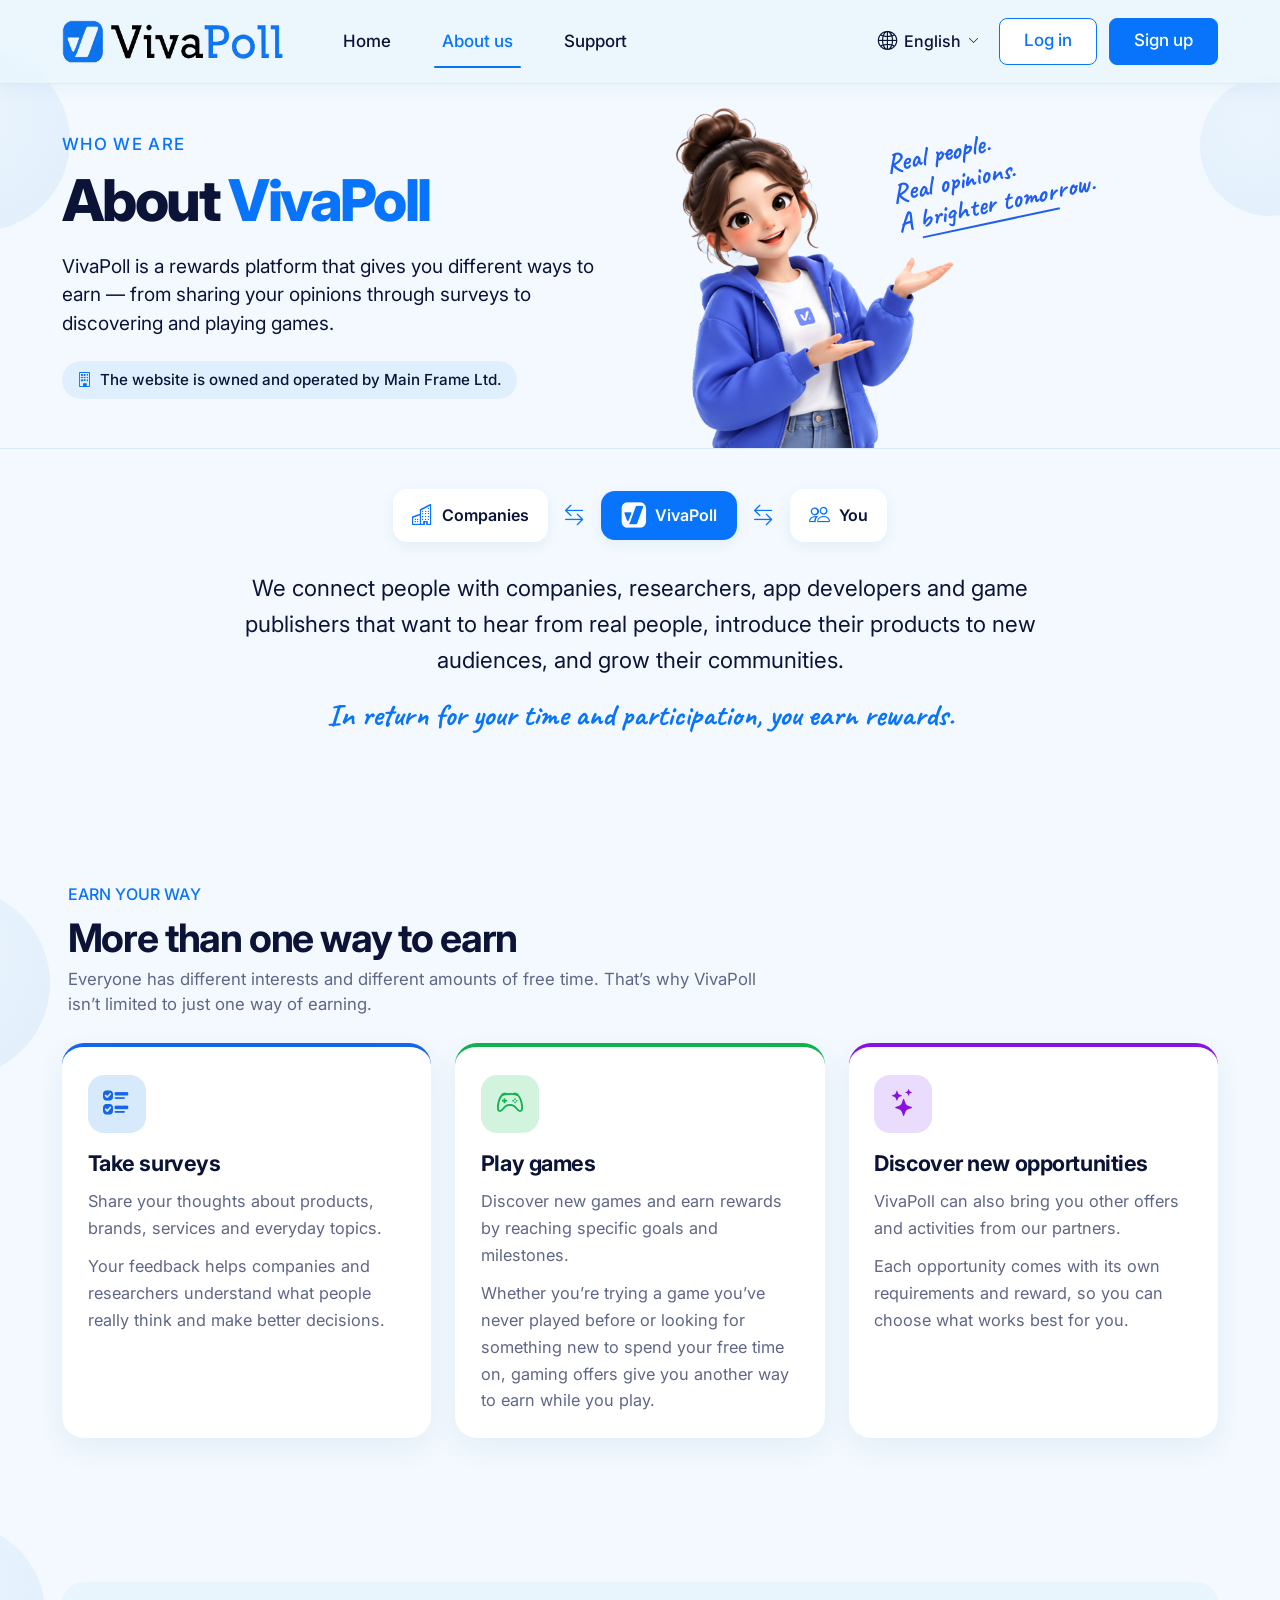
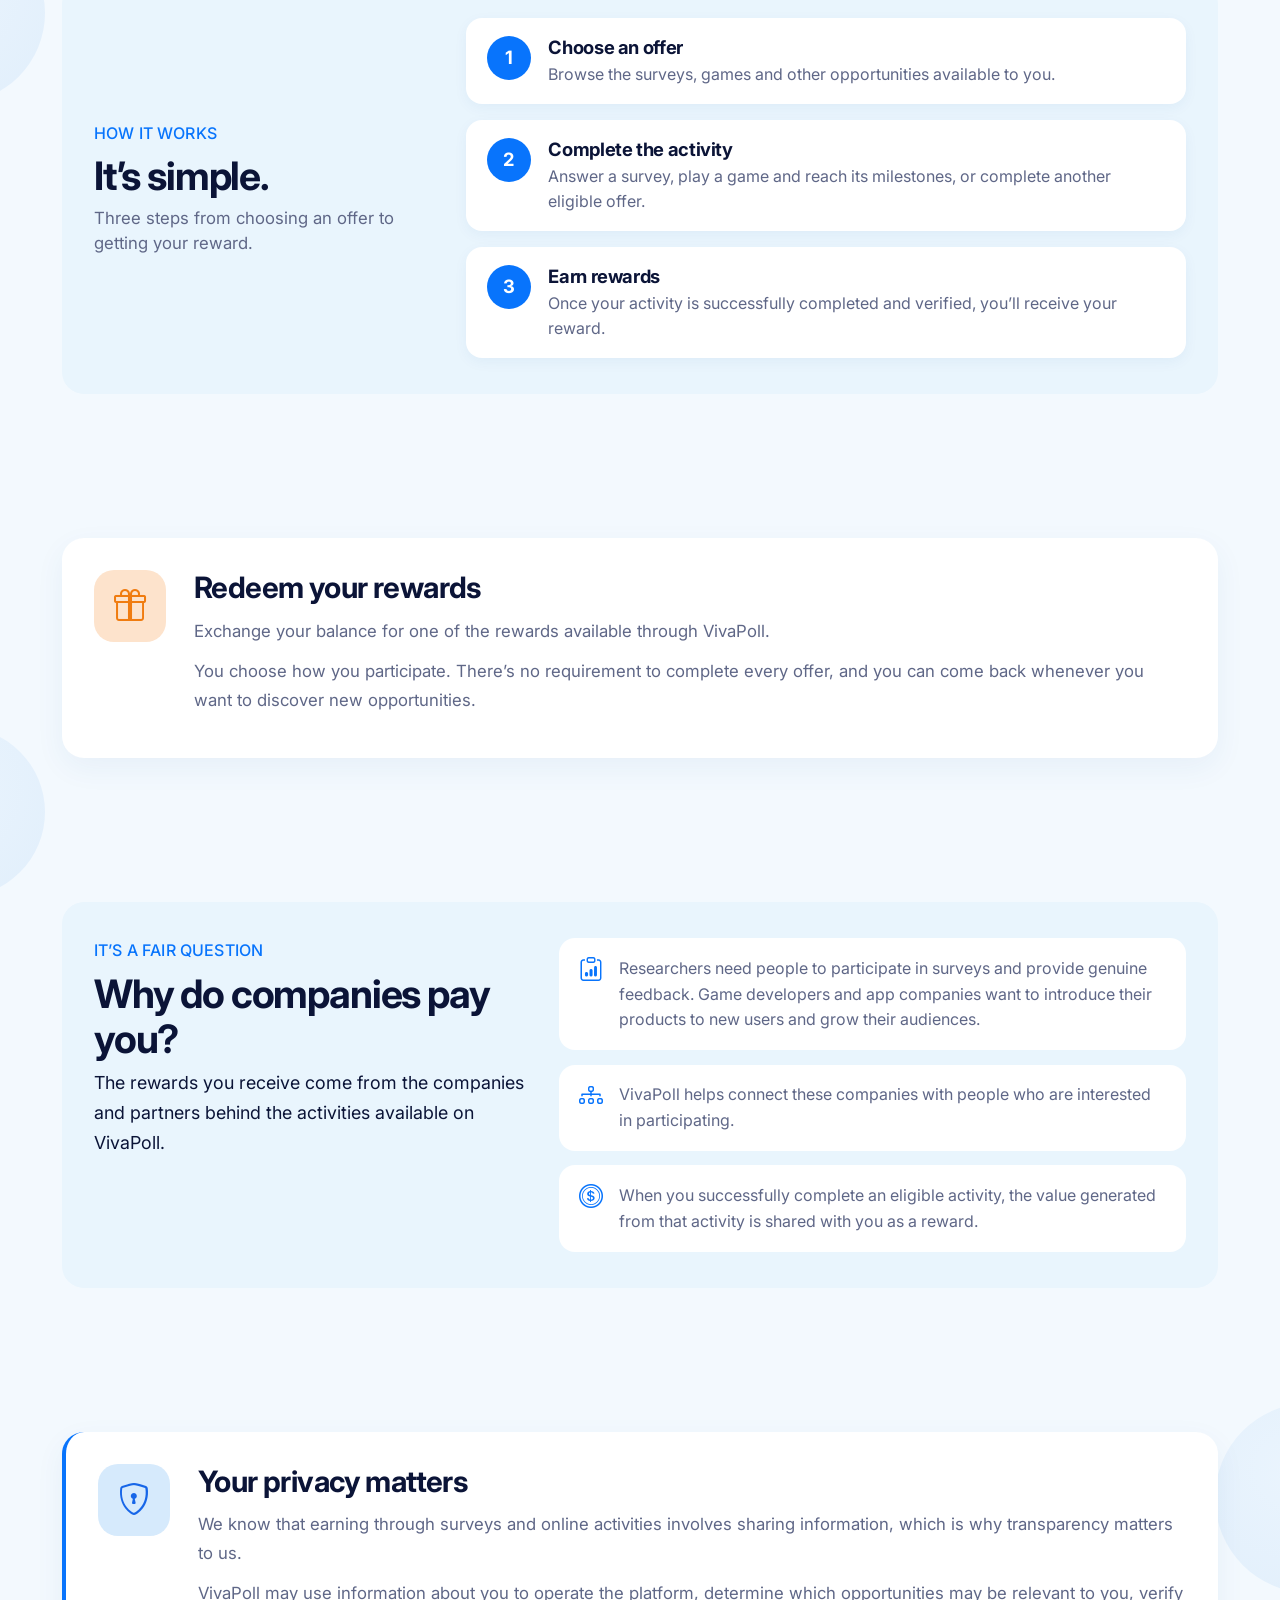
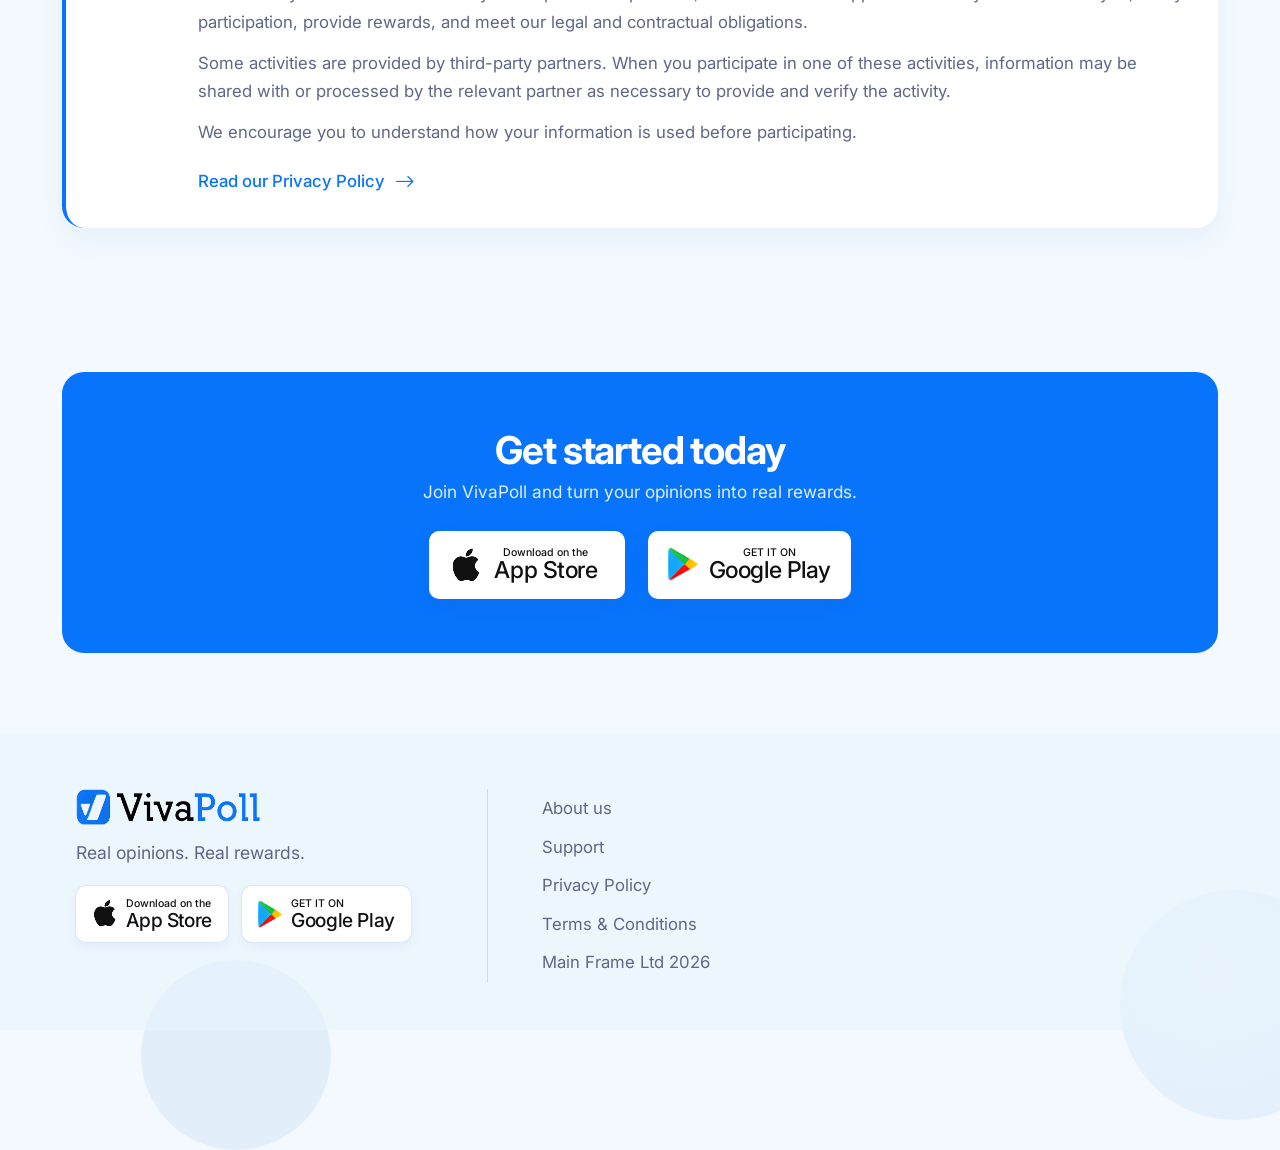
==== commit 073ae99f: "Animate the menu bar on click Clicking a tab was instant and therefore invisible: the browser tore t" ====
--- a/about-us.html
+++ b/about-us.html
@@ -309,6 +309,7 @@
   <script src="assets/js/i18n.js"></script>
   <script src="assets/js/i18n-about.js"></script>
   <script src="assets/js/main.js"></script>
+  <script src="assets/js/nav.js"></script>
   <script src="assets/js/cursor.js"></script>
 </body>
 </html>
--- a/assets/css/style.css
+++ b/assets/css/style.css
@@ -140,7 +140,11 @@
   font-weight: 500;
   font-size: 1.06rem;
   padding: 0.4rem 0;
-}
+  transition: color 0.18s ease, transform 0.22s cubic-bezier(0.34, 1.5, 0.64, 1);
+}
+
+/* The tab answers the click straight away, before the next page has been asked for. */
+.vp-nav .nav-link.is-pressed { transform: translateY(-3px); color: var(--vp-blue); }
 
 .vp-nav .nav-link:hover,
 .vp-nav .nav-link:focus-visible { color: var(--vp-blue); }
@@ -156,6 +160,38 @@
   height: 2px;
   border-radius: 2px;
   background: var(--vp-blue);
+}
+
+/* One underline shared by the whole menu, so it can travel between tabs instead of one
+   blinking off and another blinking on. nav.js positions it and adds `vp-nav--live`,
+   which is also what retires the per-tab underline above - so with no JavaScript, or
+   below the width where the tabs sit in a row, the plain CSS mark is still there. */
+.vp-nav { position: relative; }
+
+.vp-nav__rail {
+  position: absolute;
+  height: 2px;
+  border-radius: 2px;
+  background: var(--vp-blue);
+  pointer-events: none;
+  opacity: 0;
+  transition: left 0.3s cubic-bezier(0.68, 0, 0.27, 1),
+              width 0.3s cubic-bezier(0.68, 0, 0.27, 1),
+              opacity 0.2s ease;
+}
+
+.vp-nav--live .vp-nav__rail { opacity: 1; }
+.vp-nav--live .nav-link.active::after { opacity: 0; }
+
+/* Leaving for another page: the content lifts away while the menu bar holds still, so
+   the two pages read as one place. Kept short - this is in front of a navigation the
+   visitor has already asked for. */
+.vp-leaving main,
+.vp-leaving .vp-footer,
+.vp-leaving .vp-auth-footer {
+  opacity: 0;
+  transform: translateY(10px);
+  transition: opacity 0.26s ease, transform 0.26s ease;
 }
 
 .vp-nav-actions { display: flex; align-items: center; gap: 0.75rem; }
@@ -1578,4 +1614,11 @@
 @media (prefers-reduced-motion: reduce) {
   html { scroll-behavior: auto; }
   *, *::before, *::after { transition: none !important; }
-}
+
+  /* With the transitions off, the page-exit state would blank the content outright
+     instead of fading it. nav.js navigates immediately in this mode anyway, so there is
+     nothing for it to describe - leave the page as it is. */
+  .vp-leaving main,
+  .vp-leaving .vp-footer,
+  .vp-leaving .vp-auth-footer { opacity: 1; transform: none; }
+}
